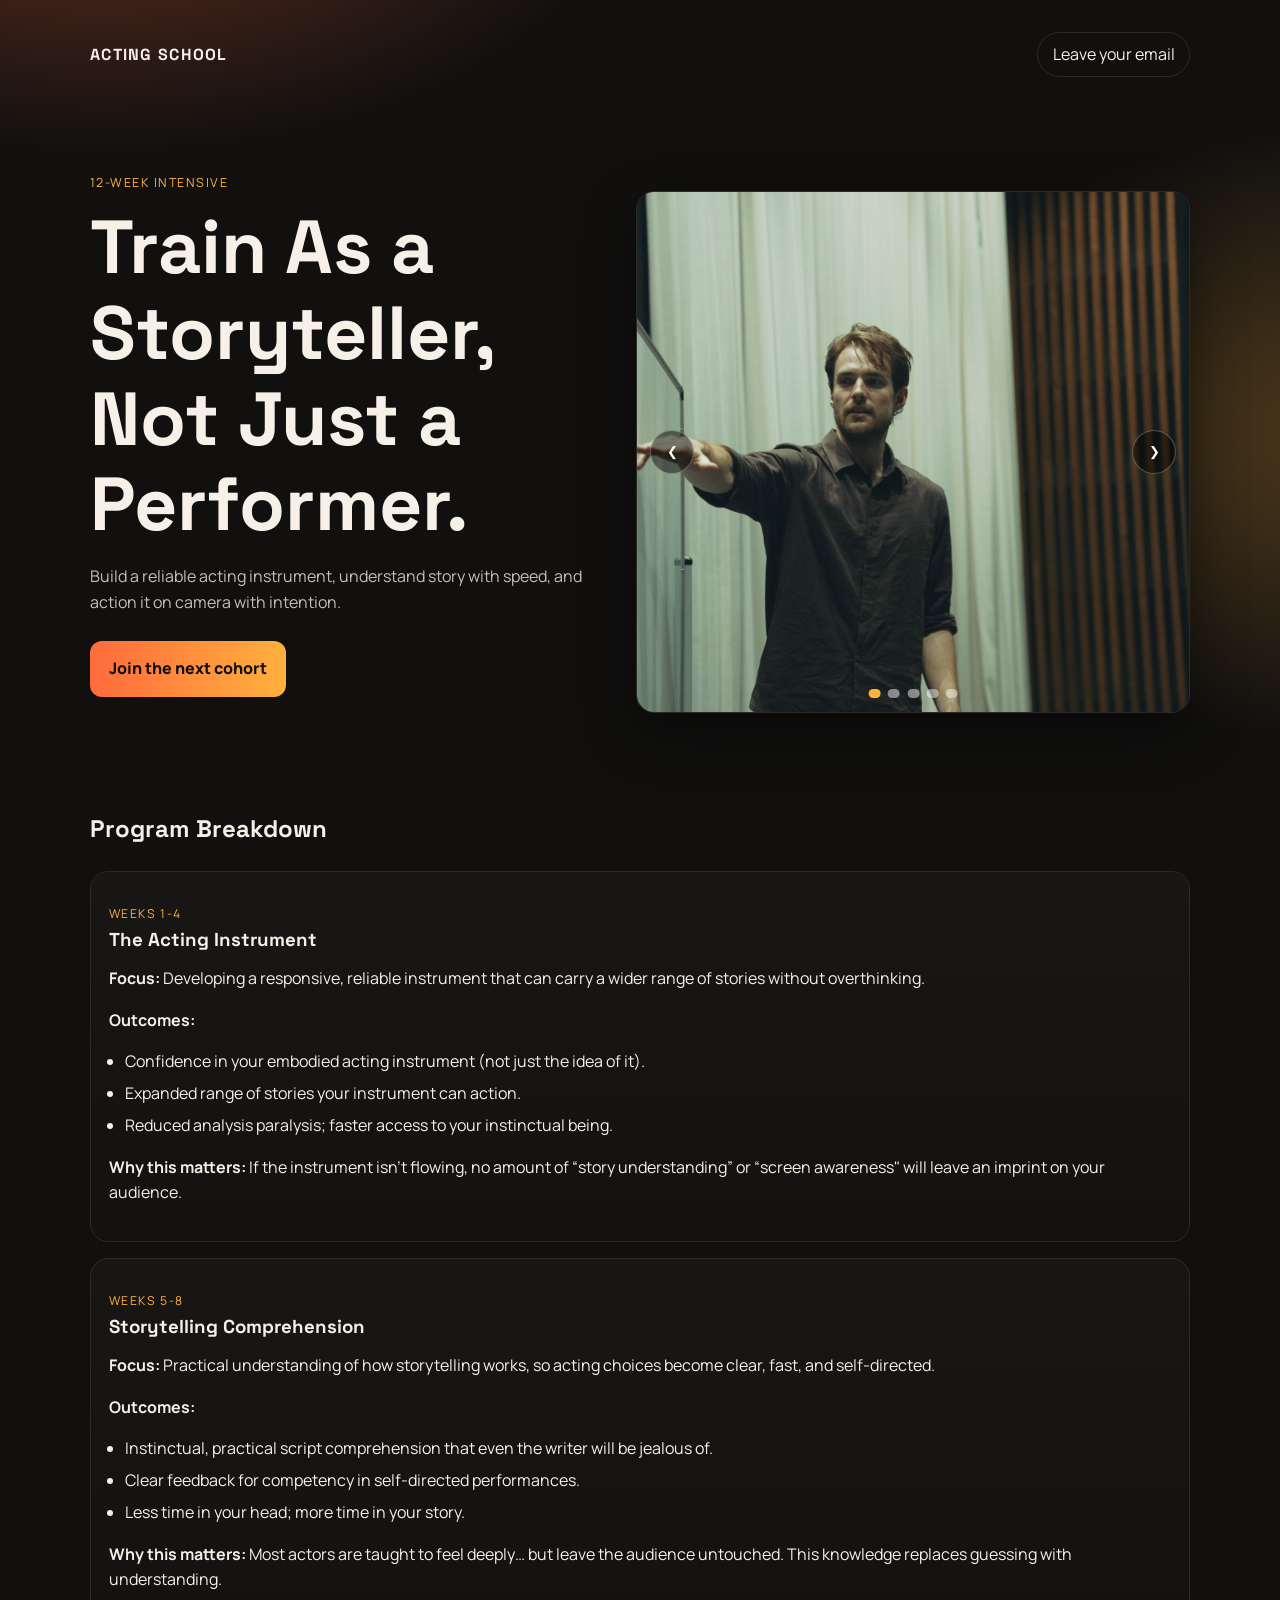
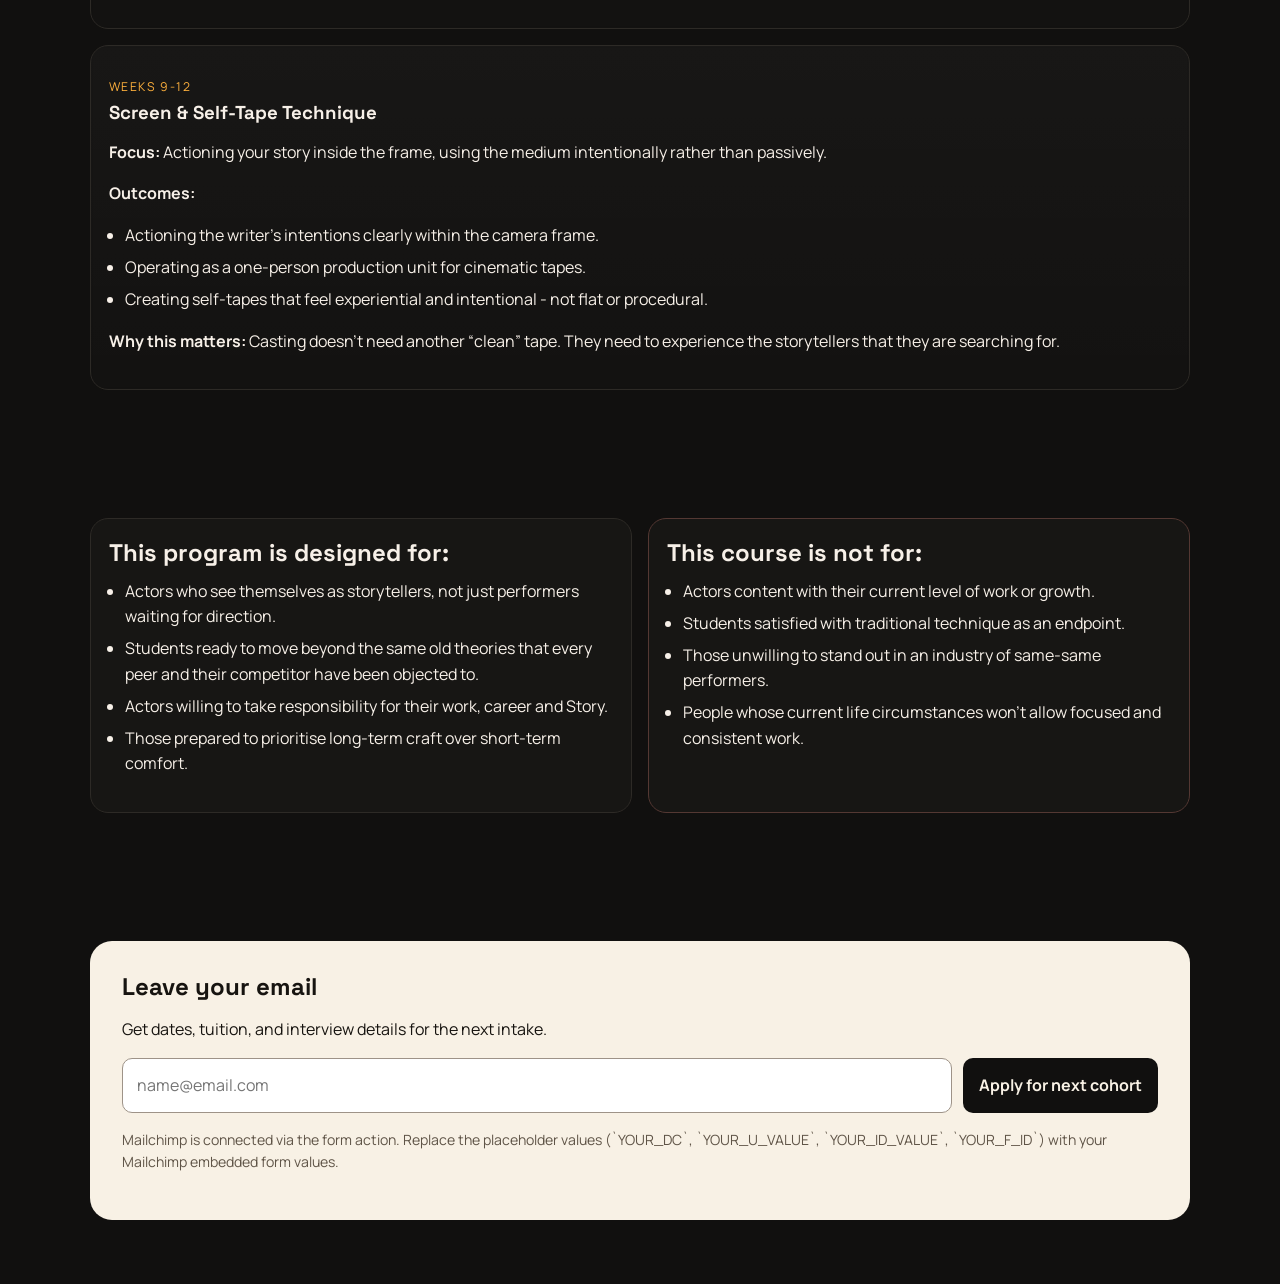
==== index.html @ 52375709 "add og social sharing details" ====
<!doctype html>
<html lang="en">
  <head>
    <meta charset="UTF-8" />
    <meta name="viewport" content="width=device-width, initial-scale=1.0" />
    <title>Acting School | 12-Week Storytelling Program</title>
    <meta
      name="description"
      content="12-week acting intensive: build your acting instrument, master storytelling comprehension, and perform with intentional screen technique."
    />
    <meta property="og:type" content="website" />
    <meta
      property="og:title"
      content="Acting School | 12-Week Storytelling Program"
    />
    <meta
      property="og:description"
      content="Train as a storyteller, not just a performer. Join the next 12-week cohort."
    />
    <meta
      property="og:image"
      content="https://drzhbe.github.io/acting-school/images/acting-1.jpg"
    />
    <meta
      property="og:image:alt"
      content="Acting class moment from the 12-week intensive program."
    />
    <meta property="og:url" content="https://drzhbe.github.io/acting-school/" />
    <meta name="twitter:card" content="summary_large_image" />
    <meta
      name="twitter:title"
      content="Acting School | 12-Week Storytelling Program"
    />
    <meta
      name="twitter:description"
      content="Build your acting instrument, story comprehension, and screen craft in 12 weeks."
    />
    <meta
      name="twitter:image"
      content="https://drzhbe.github.io/acting-school/images/acting-1.jpg"
    />
    <link rel="preconnect" href="https://fonts.googleapis.com" />
    <link rel="preconnect" href="https://fonts.gstatic.com" crossorigin />
    <link
      href="https://fonts.googleapis.com/css2?family=Manrope:wght@400;500;700;800&family=Space+Grotesk:wght@500;700&display=swap"
      rel="stylesheet"
    />
    <link rel="stylesheet" href="styles.css" />
  </head>
  <body>
    <div class="grain"></div>

    <header class="hero section">
      <nav class="nav">
        <div class="brand">ACTING SCHOOL</div>
        <a class="nav-link" href="#apply">Leave your email</a>
      </nav>

      <div class="hero-layout">
        <div class="hero-content">
          <p class="eyebrow">12-Week Intensive</p>
          <h1>Train As a Storyteller, Not Just a Performer.</h1>
          <p class="hero-copy">
            Build a reliable acting instrument, understand story with speed, and
            action it on camera with intention.
          </p>
          <a class="cta" href="#apply">Join the next cohort</a>
        </div>
        <div class="hero-media">
          <div class="carousel" data-carousel>
            <div class="carousel-track" data-track>
              <figure class="slide is-active">
                <img
                  src="images/acting-1.jpg"
                  alt="Actor in class listening and reflecting on stage."
                />
              </figure>
              <figure class="slide">
                <img
                  src="images/acting-2.jpg"
                  alt="Instructor and student in an exercise during acting class."
                />
              </figure>
              <figure class="slide">
                <img
                  src="images/acting-3.jpg"
                  alt="Instructor explaining storytelling principles by a whiteboard."
                />
              </figure>
              <figure class="slide">
                <img
                  src="images/acting-4.jpg"
                  alt="Student performing in class with confidence."
                />
              </figure>
              <figure class="slide">
                <img
                  src="images/acting-5.jpg"
                  alt="Instructor coaching students in an acting session."
                />
              </figure>
            </div>

            <button
              class="carousel-btn prev"
              type="button"
              data-prev
              aria-label="Previous image"
            >
              &#10094;
            </button>
            <button
              class="carousel-btn next"
              type="button"
              data-next
              aria-label="Next image"
            >
              &#10095;
            </button>

            <div class="carousel-dots" data-dots>
              <button
                class="dot is-active"
                type="button"
                aria-label="Go to image 1"
              ></button>
              <button
                class="dot"
                type="button"
                aria-label="Go to image 2"
              ></button>
              <button
                class="dot"
                type="button"
                aria-label="Go to image 3"
              ></button>
              <button
                class="dot"
                type="button"
                aria-label="Go to image 4"
              ></button>
              <button
                class="dot"
                type="button"
                aria-label="Go to image 5"
              ></button>
            </div>
          </div>
        </div>
      </div>
    </header>

    <main>
      <section class="section curriculum" id="curriculum">
        <h2>Program Breakdown</h2>

        <article class="card">
          <p class="phase">Weeks 1-4</p>
          <h3>The Acting Instrument</h3>
          <p>
            <strong>Focus:</strong> Developing a responsive, reliable instrument
            that can carry a wider range of stories without overthinking.
          </p>
          <p><strong>Outcomes:</strong></p>
          <ul>
            <li>
              Confidence in your embodied acting instrument (not just the idea
              of it).
            </li>
            <li>Expanded range of stories your instrument can action.</li>
            <li>
              Reduced analysis paralysis; faster access to your instinctual
              being.
            </li>
          </ul>
          <p>
            <strong>Why this matters:</strong> If the instrument isn’t flowing,
            no amount of “story understanding” or “screen awareness" will leave
            an imprint on your audience.
          </p>
        </article>

        <article class="card">
          <p class="phase">Weeks 5-8</p>
          <h3>Storytelling Comprehension</h3>
          <p>
            <strong>Focus:</strong> Practical understanding of how storytelling
            works, so acting choices become clear, fast, and self-directed.
          </p>
          <p><strong>Outcomes:</strong></p>
          <ul>
            <li>
              Instinctual, practical script comprehension that even the writer
              will be jealous of.
            </li>
            <li>
              Clear feedback for competency in self-directed performances.
            </li>
            <li>Less time in your head; more time in your story.</li>
          </ul>
          <p>
            <strong>Why this matters:</strong> Most actors are taught to feel
            deeply… but leave the audience untouched. This knowledge replaces
            guessing with understanding.
          </p>
        </article>

        <article class="card">
          <p class="phase">Weeks 9-12</p>
          <h3>Screen &amp; Self-Tape Technique</h3>
          <p>
            <strong>Focus:</strong> Actioning your story inside the frame, using
            the medium intentionally rather than passively.
          </p>
          <p><strong>Outcomes:</strong></p>
          <ul>
            <li>
              Actioning the writer's intentions clearly within the camera frame.
            </li>
            <li>
              Operating as a one-person production unit for cinematic tapes.
            </li>
            <li>
              Creating self-tapes that feel experiential and intentional - not
              flat or procedural.
            </li>
          </ul>
          <p>
            <strong>Why this matters:</strong> Casting doesn’t need another
            “clean” tape. They need to experience the storytellers that they are
            searching for.
          </p>
        </article>
      </section>

      <section class="section split">
        <article class="card soft">
          <h2>This program is designed for:</h2>
          <ul>
            <li>
              Actors who see themselves as storytellers, not just performers
              waiting for direction.
            </li>
            <li>
              Students ready to move beyond the same old theories that every
              peer and their competitor have been objected to.
            </li>
            <li>
              Actors willing to take responsibility for their work, career and
              Story.
            </li>
            <li>
              Those prepared to prioritise long-term craft over short-term
              comfort.
            </li>
          </ul>
        </article>

        <article class="card soft no">
          <h2>This course is not for:</h2>
          <ul>
            <li>Actors content with their current level of work or growth.</li>
            <li>
              Students satisfied with traditional technique as an endpoint.
            </li>
            <li>
              Those unwilling to stand out in an industry of same-same
              performers.
            </li>
            <li>
              People whose current life circumstances won’t allow focused and
              consistent work.
            </li>
          </ul>
        </article>
      </section>

      <section class="section apply" id="apply">
        <div class="apply-panel">
          <h2>Leave your email</h2>
          <p>Get dates, tuition, and interview details for the next intake.</p>

          <form
            action="https://YOUR_DC.list-manage.com/subscribe/post?u=YOUR_U_VALUE&amp;id=YOUR_ID_VALUE&amp;f_id=YOUR_F_ID"
            method="post"
            target="_blank"
            novalidate
            class="signup"
          >
            <label for="mce-EMAIL" class="sr-only">Email address</label>
            <input
              type="email"
              name="EMAIL"
              id="mce-EMAIL"
              placeholder="name@email.com"
              required
            />
            <button type="submit">Apply for next cohort</button>

            <div aria-hidden="true" class="hidden-field">
              <input
                type="text"
                name="b_YOUR_U_VALUE_YOUR_ID_VALUE"
                tabindex="-1"
                value=""
              />
            </div>
          </form>

          <p class="mailchimp-note">
            Mailchimp is connected via the form action. Replace the placeholder
            values (`YOUR_DC`, `YOUR_U_VALUE`, `YOUR_ID_VALUE`, `YOUR_F_ID`)
            with your Mailchimp embedded form values.
          </p>
        </div>
      </section>
    </main>
    <script>
      const carousel = document.querySelector("[data-carousel]");
      const track = carousel.querySelector("[data-track]");
      const slides = Array.from(track.children);
      const prevBtn = carousel.querySelector("[data-prev]");
      const nextBtn = carousel.querySelector("[data-next]");
      const dots = Array.from(carousel.querySelector("[data-dots]").children);
      let index = 0;
      let timerId;

      function render(nextIndex) {
        slides[index].classList.remove("is-active");
        dots[index].classList.remove("is-active");
        index = (nextIndex + slides.length) % slides.length;
        slides[index].classList.add("is-active");
        dots[index].classList.add("is-active");
      }

      function startAutoPlay() {
        timerId = setInterval(() => render(index + 1), 4500);
      }

      function restartAutoPlay() {
        clearInterval(timerId);
        startAutoPlay();
      }

      prevBtn.addEventListener("click", () => {
        render(index - 1);
        restartAutoPlay();
      });

      nextBtn.addEventListener("click", () => {
        render(index + 1);
        restartAutoPlay();
      });

      dots.forEach((dot, dotIndex) => {
        dot.addEventListener("click", () => {
          render(dotIndex);
          restartAutoPlay();
        });
      });

      carousel.addEventListener("mouseenter", () => clearInterval(timerId));
      carousel.addEventListener("mouseleave", startAutoPlay);

      startAutoPlay();
    </script>
  </body>
</html>
---- styles.css ----
:root {
  --bg: #11100f;
  --bg-soft: #171614;
  --paper: #f8f1e5;
  --text: #f7f0e8;
  --muted: #c7bfb6;
  --line: #2d2a26;
  --accent: #ff6a3d;
  --accent-2: #ffb13d;
}

* {
  box-sizing: border-box;
}

body {
  margin: 0;
  font-family: "Manrope", sans-serif;
  color: var(--text);
  background:
    radial-gradient(900px 500px at 8% -5%, rgba(255, 106, 61, 0.35), transparent 60%),
    radial-gradient(900px 520px at 110% 15%, rgba(255, 177, 61, 0.28), transparent 60%),
    var(--bg);
  line-height: 1.6;
  min-height: 100vh;
}

.grain {
  position: fixed;
  inset: 0;
  pointer-events: none;
  opacity: 0.13;
  background-image: radial-gradient(#fff 0.4px, transparent 0.4px);
  background-size: 4px 4px;
}

.section {
  width: min(1100px, 92vw);
  margin: 0 auto;
  padding: 4rem 0;
}

.nav {
  display: flex;
  align-items: center;
  justify-content: space-between;
  gap: 1rem;
  padding-top: 2rem;
}

.brand {
  font-family: "Space Grotesk", sans-serif;
  letter-spacing: 0.08em;
  font-weight: 700;
}

.nav-link {
  color: var(--paper);
  text-decoration: none;
  border: 1px solid var(--line);
  padding: 0.55rem 0.9rem;
  border-radius: 100px;
  transition: transform 180ms ease, border-color 180ms ease;
}

.nav-link:hover {
  transform: translateY(-2px);
  border-color: var(--accent);
}

.hero {
  padding-top: 0;
}

.hero-layout {
  display: grid;
  grid-template-columns: minmax(0, 1fr) minmax(0, 1.05fr);
  gap: 1.2rem;
  align-items: end;
}

.hero-content {
  padding: 5.2rem 0 2.2rem;
  animation: reveal 650ms ease both;
}

.hero-media {
  padding-bottom: 1.2rem;
}

.eyebrow {
  text-transform: uppercase;
  letter-spacing: 0.12em;
  color: var(--accent-2);
  font-size: 0.78rem;
}

h1,
h2,
h3 {
  font-family: "Space Grotesk", sans-serif;
  line-height: 1.14;
  margin: 0 0 0.8rem;
}

h1 {
  max-width: 14ch;
  font-size: clamp(2.1rem, 7vw, 4.7rem);
}

.hero-copy {
  max-width: 60ch;
  color: var(--muted);
  margin-bottom: 1.6rem;
}

.cta {
  display: inline-block;
  text-decoration: none;
  color: #13110f;
  background: linear-gradient(92deg, var(--accent), var(--accent-2));
  padding: 0.95rem 1.2rem;
  border-radius: 12px;
  font-weight: 800;
}

.carousel {
  position: relative;
  border: 1px solid var(--line);
  border-radius: 18px;
  overflow: hidden;
  background: #0b0a09;
  box-shadow: 0 20px 55px rgba(0, 0, 0, 0.45);
}

.carousel-track {
  position: relative;
  min-height: 520px;
}

.slide {
  margin: 0;
  position: absolute;
  inset: 0;
  opacity: 0;
  transition: opacity 340ms ease;
}

.slide.is-active {
  opacity: 1;
}

.slide img {
  width: 100%;
  height: 100%;
  display: block;
  object-fit: cover;
}

.carousel-btn {
  position: absolute;
  top: 50%;
  transform: translateY(-50%);
  border: 1px solid rgba(255, 255, 255, 0.28);
  background: rgba(0, 0, 0, 0.46);
  color: #fff;
  width: 44px;
  height: 44px;
  border-radius: 999px;
  cursor: pointer;
  z-index: 2;
}

.carousel-btn.prev {
  left: 0.8rem;
}

.carousel-btn.next {
  right: 0.8rem;
}

.carousel-dots {
  position: absolute;
  left: 50%;
  bottom: 0.9rem;
  transform: translateX(-50%);
  display: flex;
  gap: 0.45rem;
  z-index: 2;
}

.dot {
  width: 9px;
  height: 9px;
  border-radius: 999px;
  border: 0;
  background: rgba(255, 255, 255, 0.48);
  cursor: pointer;
}

.dot.is-active {
  background: var(--accent-2);
}

.curriculum {
  display: grid;
  gap: 1rem;
  padding-top: 1.2rem;
}

.card {
  background: linear-gradient(180deg, rgba(255, 255, 255, 0.03), rgba(255, 255, 255, 0.01));
  border: 1px solid var(--line);
  border-radius: 18px;
  padding: 1.2rem 1.1rem;
  backdrop-filter: blur(1.8px);
}

.phase {
  font-size: 0.76rem;
  text-transform: uppercase;
  letter-spacing: 0.13em;
  color: var(--accent-2);
  margin-bottom: 0.35rem;
}

ul {
  padding-left: 1rem;
  margin-top: 0.4rem;
}

li {
  margin-bottom: 0.4rem;
}

.split {
  display: grid;
  grid-template-columns: repeat(2, minmax(0, 1fr));
  gap: 1rem;
}

.soft {
  background: var(--bg-soft);
}

.no {
  border-color: #543833;
}

.apply-panel {
  background: var(--paper);
  color: #171410;
  border-radius: 22px;
  padding: clamp(1.1rem, 4vw, 2rem);
}

.signup {
  display: flex;
  gap: 0.7rem;
  flex-wrap: wrap;
}

.signup input[type="email"] {
  flex: 1 1 220px;
  border: 1px solid #9e9388;
  border-radius: 10px;
  padding: 0.85rem 0.9rem;
  font: inherit;
}

.signup button {
  border: 0;
  border-radius: 10px;
  padding: 0.87rem 1rem;
  font: inherit;
  font-weight: 700;
  background: #11100f;
  color: var(--paper);
  cursor: pointer;
}

.hidden-field {
  position: absolute;
  left: -5000px;
}

.mailchimp-note {
  font-size: 0.88rem;
  color: #5f5447;
  margin-top: 1rem;
}

.sr-only {
  position: absolute;
  width: 1px;
  height: 1px;
  padding: 0;
  margin: -1px;
  overflow: hidden;
  clip: rect(0, 0, 0, 0);
  white-space: nowrap;
  border: 0;
}

@keyframes reveal {
  from {
    opacity: 0;
    transform: translateY(12px);
  }
  to {
    opacity: 1;
    transform: translateY(0);
  }
}

@media (max-width: 830px) {
  .hero-layout {
    grid-template-columns: 1fr;
  }

  .hero-content {
    padding: 4rem 0 1rem;
  }

  .carousel-track {
    min-height: 320px;
  }

  .hero-media {
    padding-bottom: 0;
  }

  .carousel-btn {
    width: 38px;
    height: 38px;
  }

  .split {
    grid-template-columns: 1fr;
  }

  .section {
    padding: 3.1rem 0;
  }
}
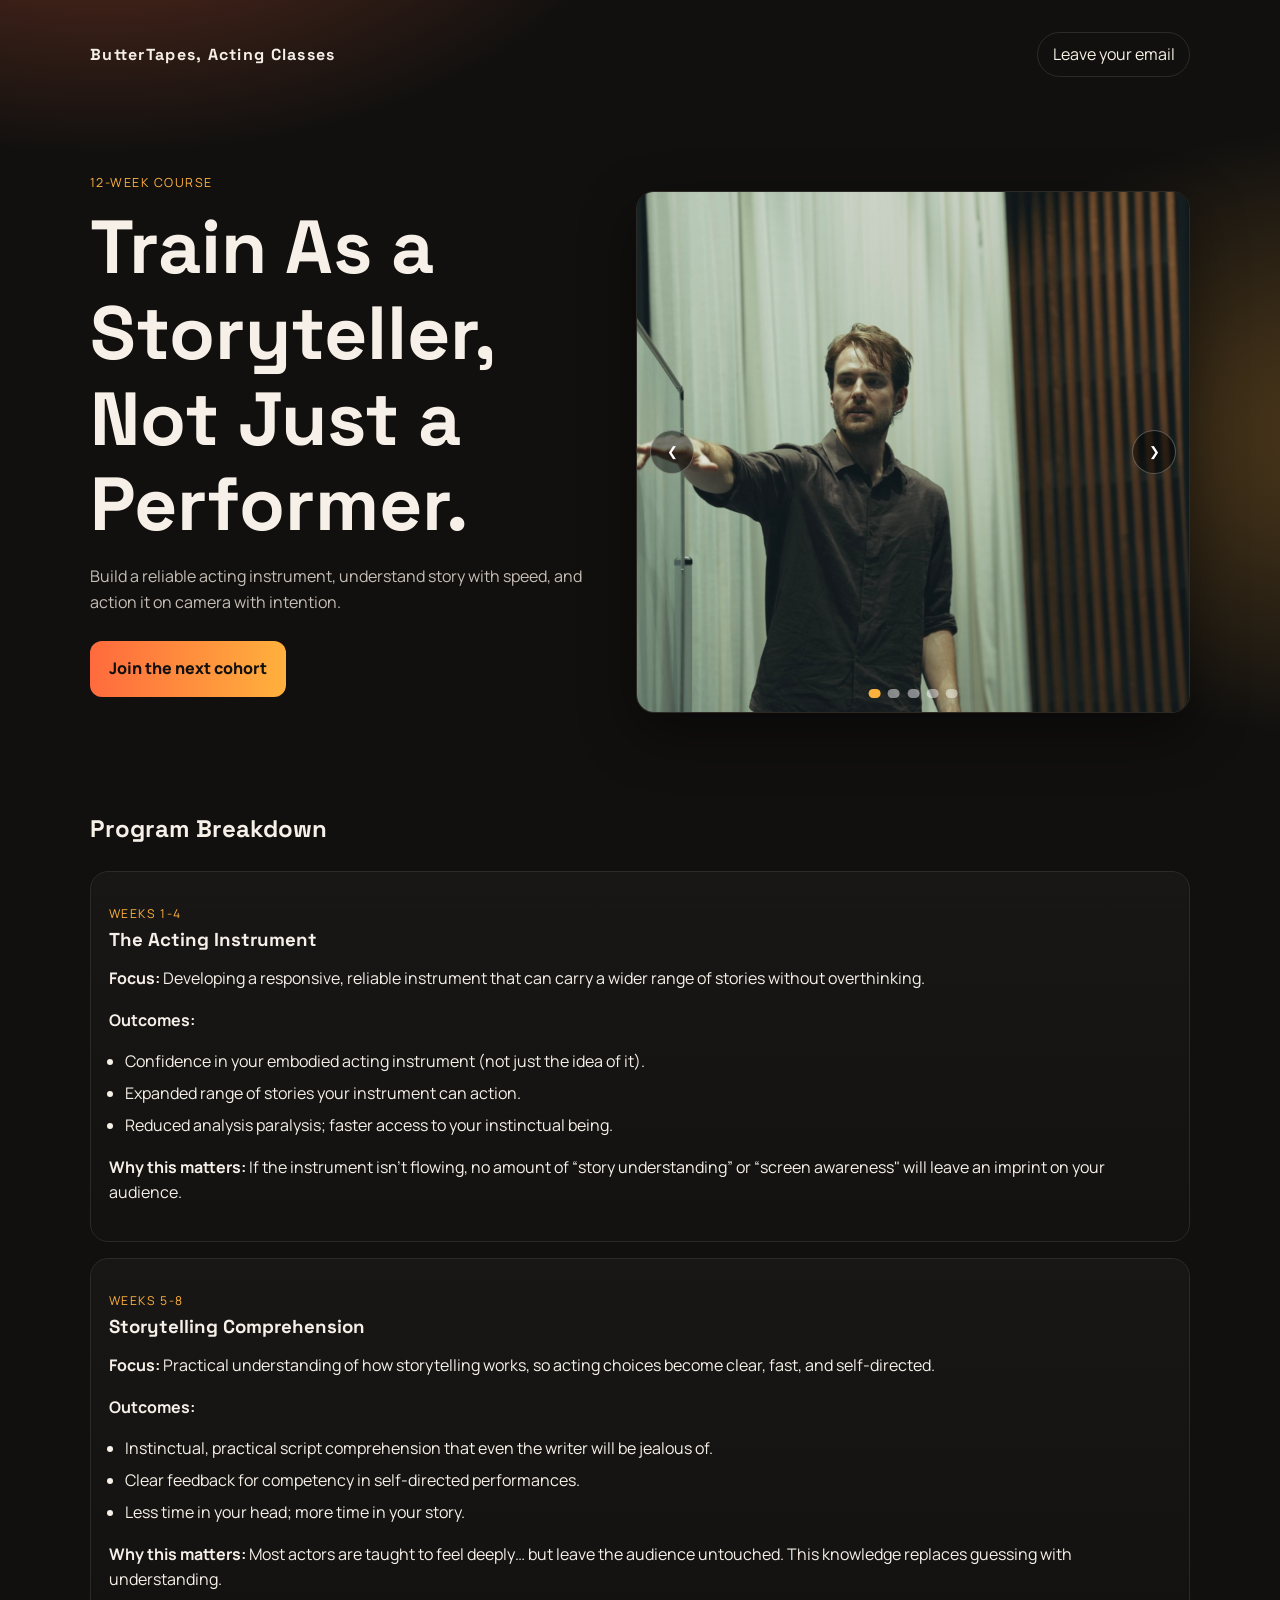
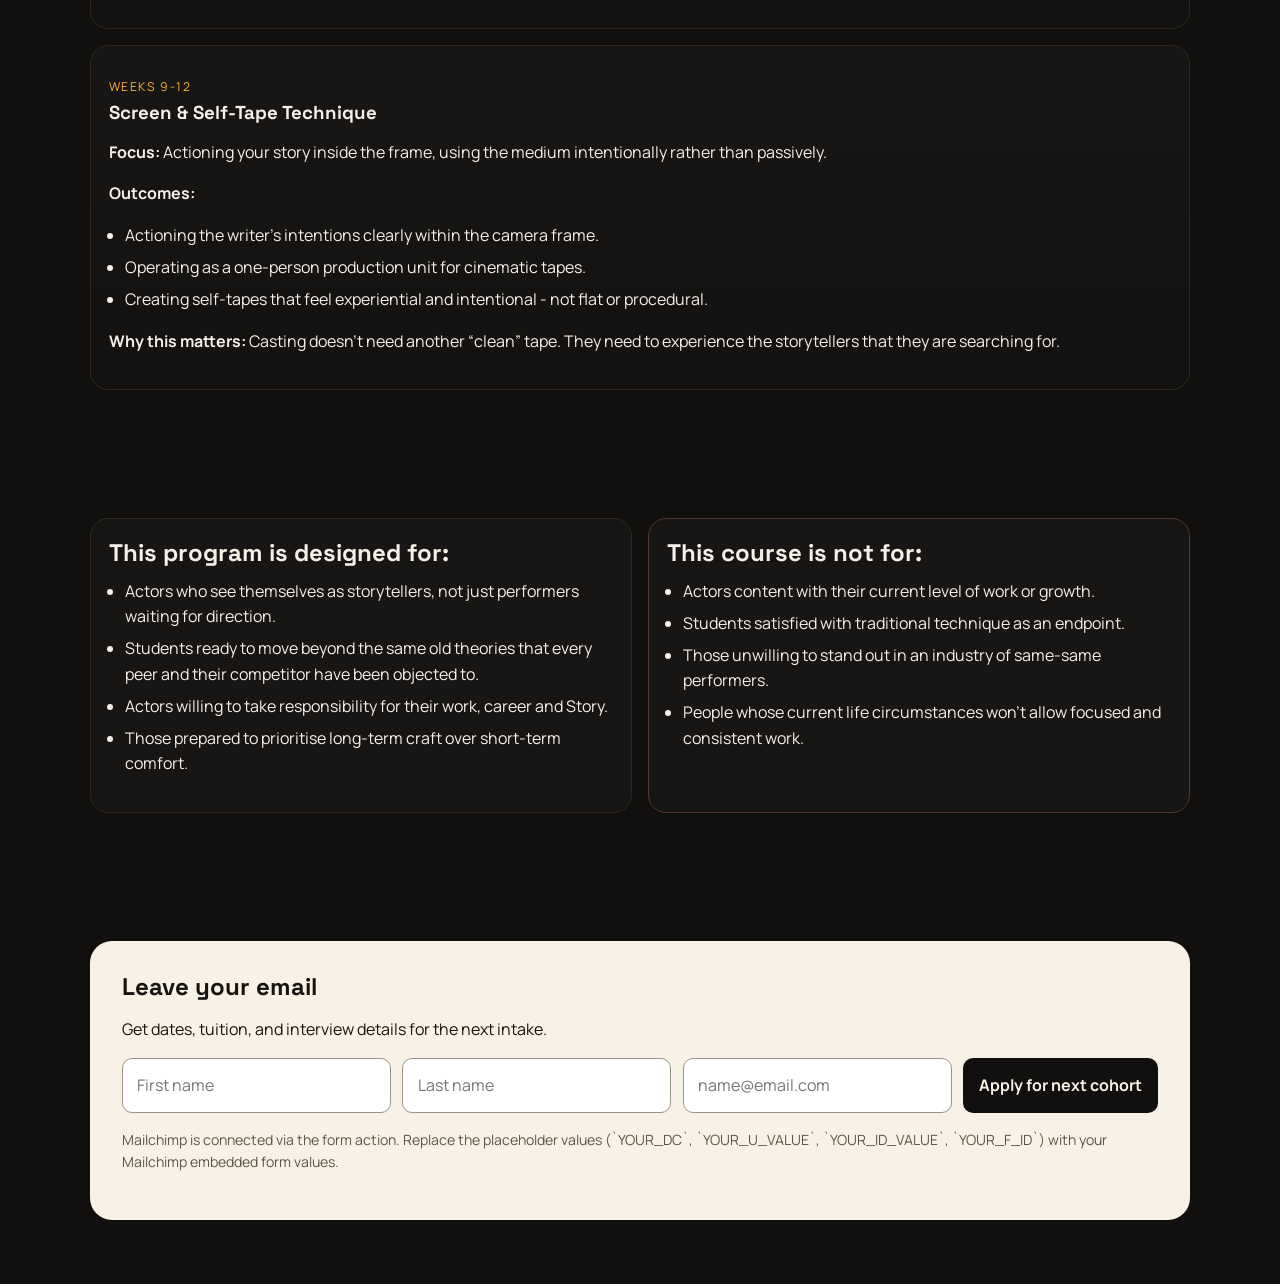
==== commit 2c1b3c76: "add mailchimp values" ====
--- a/index.html
+++ b/index.html
@@ -3,15 +3,15 @@
   <head>
     <meta charset="UTF-8" />
     <meta name="viewport" content="width=device-width, initial-scale=1.0" />
-    <title>Acting School | 12-Week Storytelling Program</title>
+    <title>ButterTapes, Acting Classes | 12-Week Storytelling Program</title>
     <meta
       name="description"
-      content="12-week acting intensive: build your acting instrument, master storytelling comprehension, and perform with intentional screen technique."
+      content="12-week acting course: build your acting instrument, master storytelling comprehension, and perform with intentional screen technique."
     />
     <meta property="og:type" content="website" />
     <meta
       property="og:title"
-      content="Acting School | 12-Week Storytelling Program"
+      content="ButterTapes, Acting Classes | 12-Week Storytelling Program"
     />
     <meta
       property="og:description"
@@ -22,14 +22,24 @@
       content="https://drzhbe.github.io/acting-school/images/acting-1.jpg"
     />
     <meta
+      property="og:image:secure_url"
+      content="https://drzhbe.github.io/acting-school/images/acting-1.jpg"
+    />
+    <meta property="og:image:type" content="image/jpeg" />
+    <meta property="og:image:width" content="2048" />
+    <meta property="og:image:height" content="1365" />
+    <meta
       property="og:image:alt"
       content="Acting class moment from the 12-week intensive program."
     />
+    <meta property="og:site_name" content="ButterTapes, Acting Classes" />
+    <meta property="og:locale" content="en_US" />
     <meta property="og:url" content="https://drzhbe.github.io/acting-school/" />
+    <link rel="canonical" href="https://drzhbe.github.io/acting-school/" />
     <meta name="twitter:card" content="summary_large_image" />
     <meta
       name="twitter:title"
-      content="Acting School | 12-Week Storytelling Program"
+      content="ButterTapes, Acting Classes | 12-Week Storytelling Program"
     />
     <meta
       name="twitter:description"
@@ -52,13 +62,13 @@
 
     <header class="hero section">
       <nav class="nav">
-        <div class="brand">ACTING SCHOOL</div>
+        <div class="brand">ButterTapes, Acting Classes</div>
         <a class="nav-link" href="#apply">Leave your email</a>
       </nav>
 
       <div class="hero-layout">
         <div class="hero-content">
-          <p class="eyebrow">12-Week Intensive</p>
+          <p class="eyebrow">12-Week Course</p>
           <h1>Train As a Storyteller, Not Just a Performer.</h1>
           <p class="hero-copy">
             Build a reliable acting instrument, understand story with speed, and
@@ -281,18 +291,37 @@
           <p>Get dates, tuition, and interview details for the next intake.</p>
 
           <form
-            action="https://YOUR_DC.list-manage.com/subscribe/post?u=YOUR_U_VALUE&amp;id=YOUR_ID_VALUE&amp;f_id=YOUR_F_ID"
+            action="https://gmail.us17.list-manage.com/subscribe/post?u=88b4e7c02ff0077bbbdbefb63&amp;id=fa410035be&amp;f_id=00ecbbe0f0"
             method="post"
             target="_blank"
             novalidate
             class="signup"
           >
+            <label for="mce-FNAME" class="sr-only">First name</label>
+            <input
+              type="text"
+              name="FNAME"
+              id="mce-FNAME"
+              placeholder="First name"
+              autocomplete="given-name"
+            />
+
+            <label for="mce-LNAME" class="sr-only">Last name</label>
+            <input
+              type="text"
+              name="LNAME"
+              id="mce-LNAME"
+              placeholder="Last name"
+              autocomplete="family-name"
+            />
+
             <label for="mce-EMAIL" class="sr-only">Email address</label>
             <input
               type="email"
               name="EMAIL"
               id="mce-EMAIL"
               placeholder="name@email.com"
+              autocomplete="email"
               required
             />
             <button type="submit">Apply for next cohort</button>
@@ -300,7 +329,7 @@
             <div aria-hidden="true" class="hidden-field">
               <input
                 type="text"
-                name="b_YOUR_U_VALUE_YOUR_ID_VALUE"
+                name="b_88b4e7c02ff0077bbbdbefb63_fa410035be"
                 tabindex="-1"
                 value=""
               />
--- a/styles.css
+++ b/styles.css
@@ -260,6 +260,7 @@
   flex-wrap: wrap;
 }
 
+.signup input[type="text"],
 .signup input[type="email"] {
   flex: 1 1 220px;
   border: 1px solid #9e9388;
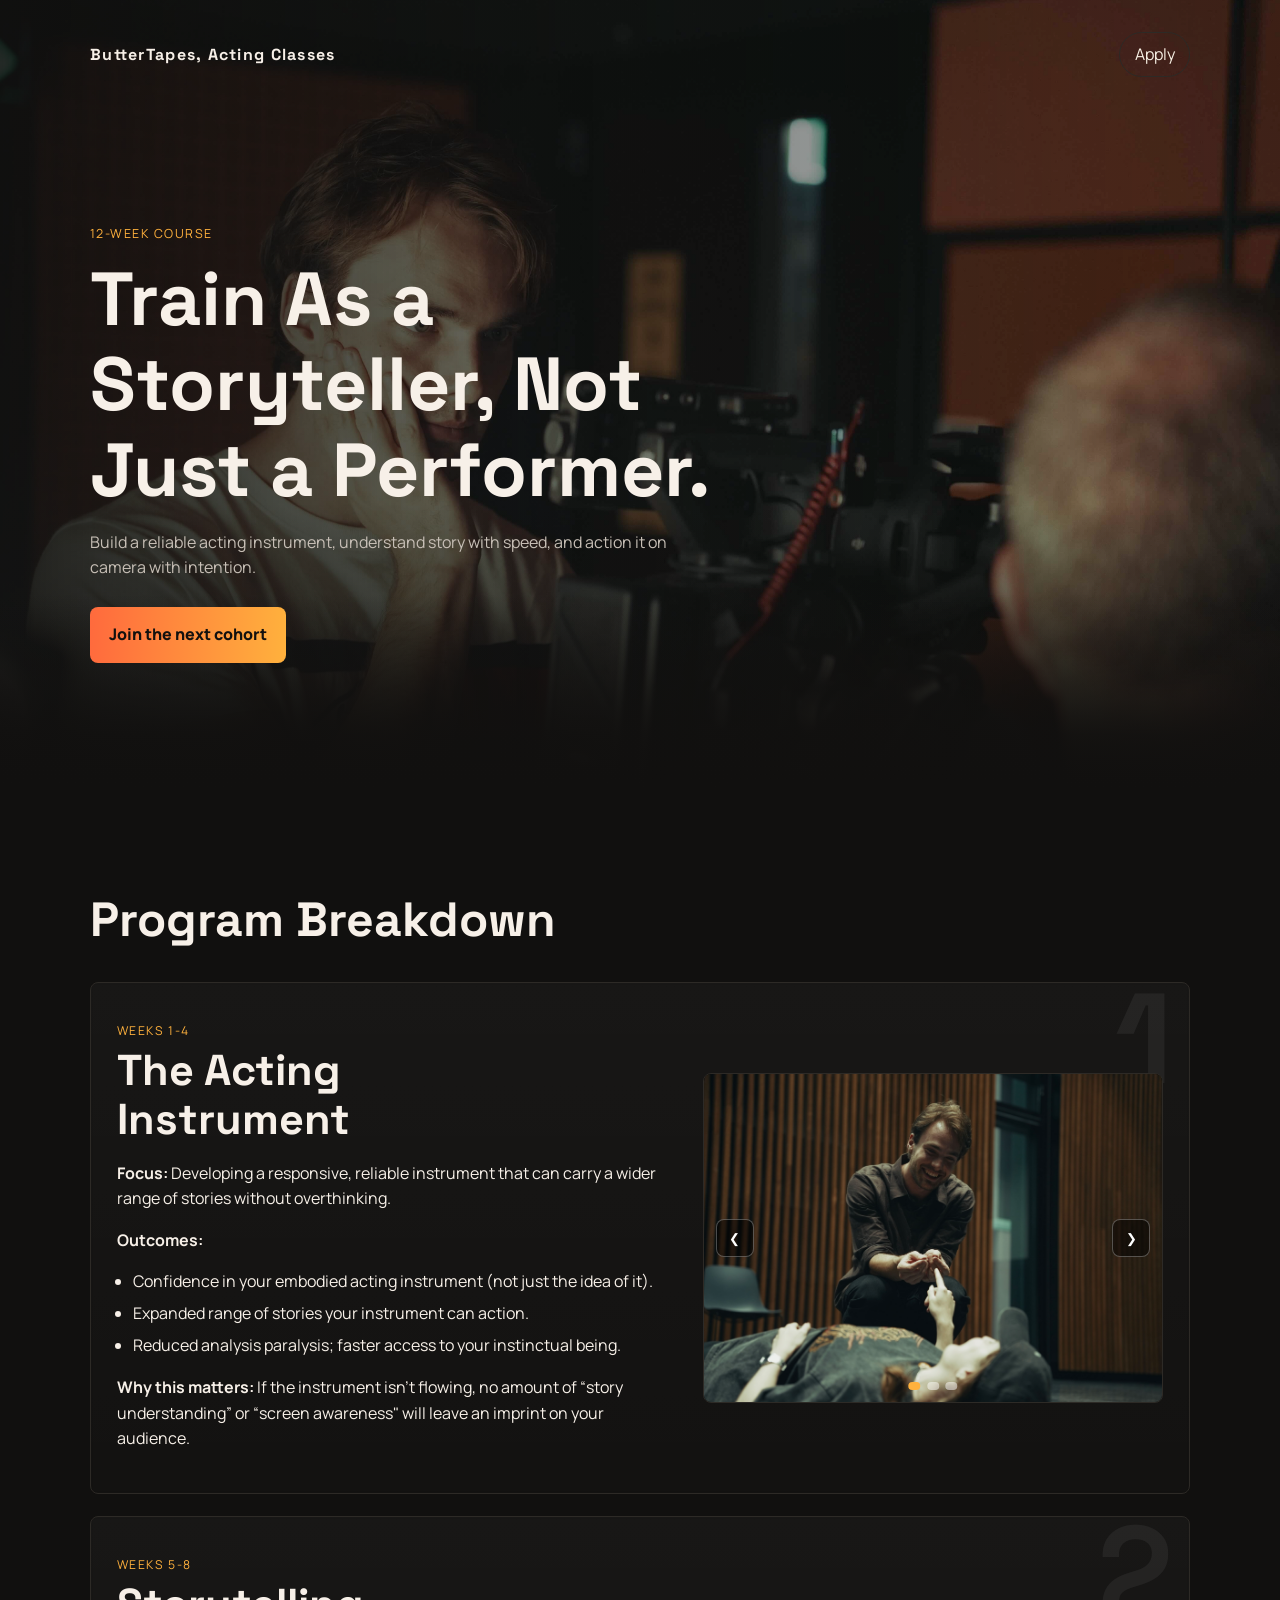
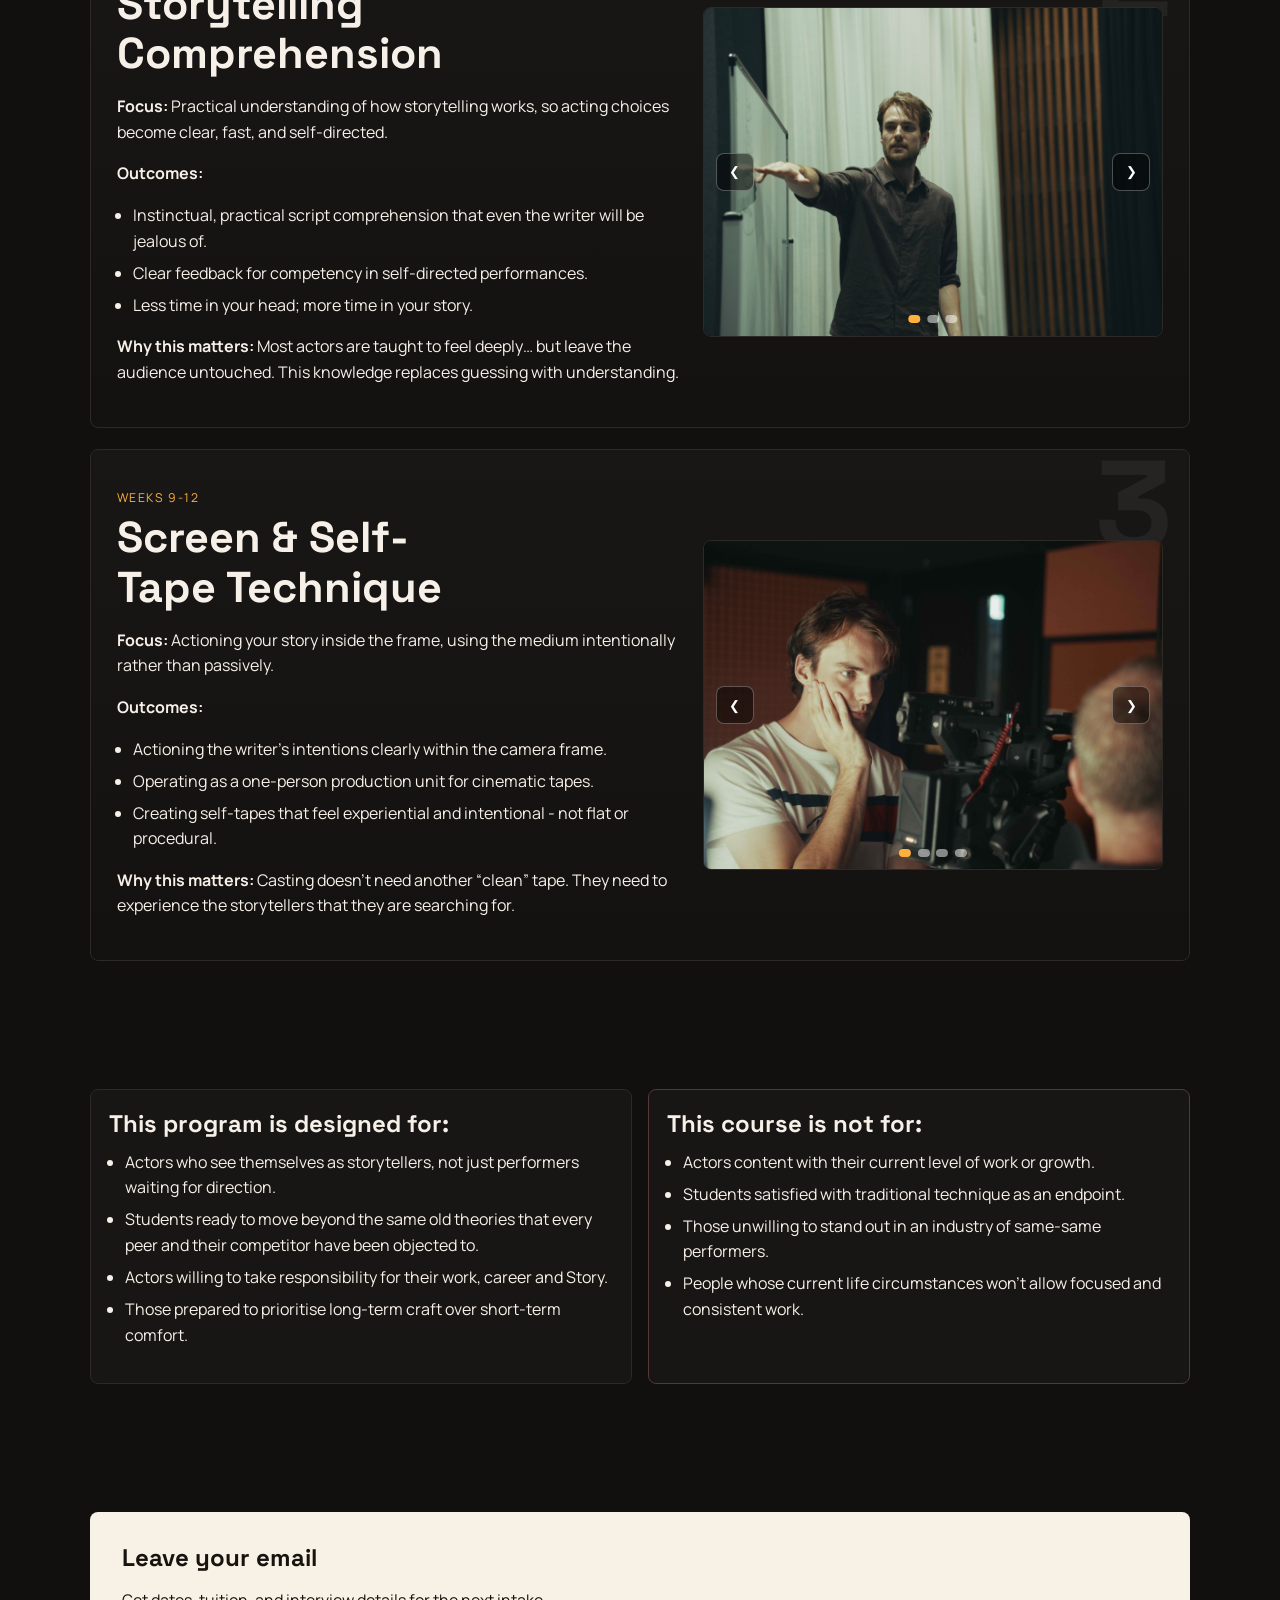
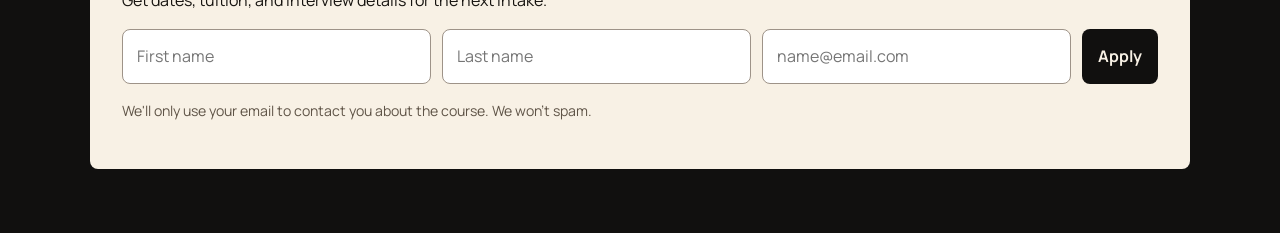
==== commit 992b96ab: "add hero video" ====
--- a/index.html
+++ b/index.html
@@ -60,186 +60,316 @@
   <body>
     <div class="grain"></div>
 
-    <header class="hero section">
-      <nav class="nav">
-        <div class="brand">ButterTapes, Acting Classes</div>
-        <a class="nav-link" href="#apply">Leave your email</a>
-      </nav>
-
-      <div class="hero-layout">
-        <div class="hero-content">
-          <p class="eyebrow">12-Week Course</p>
-          <h1>Train As a Storyteller, Not Just a Performer.</h1>
-          <p class="hero-copy">
-            Build a reliable acting instrument, understand story with speed, and
-            action it on camera with intention.
-          </p>
-          <a class="cta" href="#apply">Join the next cohort</a>
+    <header class="hero">
+      <video
+        class="hero-video"
+        autoplay
+        muted
+        loop
+        playsinline
+        poster="images/screen-1.jpeg"
+      >
+        <source src="video/buttertapes-screen-class.mp4" type="video/mp4" />
+      </video>
+      <div class="hero-overlay"></div>
+
+      <div class="hero-inner section">
+        <nav class="nav">
+          <div class="brand">ButterTapes, Acting Classes</div>
+          <a class="nav-link" href="#apply">Apply</a>
+        </nav>
+
+        <div class="hero-layout">
+          <div class="hero-content">
+            <p class="eyebrow">12-Week Course</p>
+            <h1>Train As a Storyteller, Not Just a Performer.</h1>
+            <p class="hero-copy">
+              Build a reliable acting instrument, understand story with speed,
+              and action it on camera with intention.
+            </p>
+            <a class="cta" href="#apply">Join the next cohort</a>
+          </div>
         </div>
-        <div class="hero-media">
-          <div class="carousel" data-carousel>
-            <div class="carousel-track" data-track>
-              <figure class="slide is-active">
+      </div>
+    </header>
+
+    <main>
+      <section class="section curriculum" id="curriculum">
+        <h2>Program Breakdown</h2>
+
+        <article class="card module">
+          <div class="module-number" aria-hidden="true">1</div>
+          <div class="module-copy">
+            <p class="phase">Weeks 1-4</p>
+            <h3>The Acting Instrument</h3>
+            <p>
+              <strong>Focus:</strong> Developing a responsive, reliable
+              instrument that can carry a wider range of stories without
+              overthinking.
+            </p>
+            <p><strong>Outcomes:</strong></p>
+            <ul>
+              <li>
+                Confidence in your embodied acting instrument (not just the idea
+                of it).
+              </li>
+              <li>Expanded range of stories your instrument can action.</li>
+              <li>
+                Reduced analysis paralysis; faster access to your instinctual
+                being.
+              </li>
+            </ul>
+            <p>
+              <strong>Why this matters:</strong> If the instrument isn’t
+              flowing, no amount of “story understanding” or “screen awareness"
+              will leave an imprint on your audience.
+            </p>
+          </div>
+          <div
+            class="module-carousel"
+            data-module-carousel
+            aria-label="Acting instrument class images"
+          >
+            <div class="module-track" data-module-track>
+              <figure class="module-slide is-active">
                 <img
                   src="images/acting-1.jpg"
-                  alt="Actor in class listening and reflecting on stage."
-                />
-              </figure>
-              <figure class="slide">
+                  alt="Actor listening during class."
+                />
+              </figure>
+              <figure class="module-slide">
                 <img
                   src="images/acting-2.jpg"
-                  alt="Instructor and student in an exercise during acting class."
-                />
-              </figure>
-              <figure class="slide">
+                  alt="Actor working through a scene exercise."
+                />
+              </figure>
+              <figure class="module-slide">
                 <img
                   src="images/acting-3.jpg"
-                  alt="Instructor explaining storytelling principles by a whiteboard."
-                />
-              </figure>
-              <figure class="slide">
-                <img
-                  src="images/acting-4.jpg"
-                  alt="Student performing in class with confidence."
-                />
-              </figure>
-              <figure class="slide">
-                <img
-                  src="images/acting-5.jpg"
-                  alt="Instructor coaching students in an acting session."
-                />
-              </figure>
-            </div>
-
+                  alt="Acting class instruction moment."
+                />
+              </figure>
+            </div>
             <button
-              class="carousel-btn prev"
+              class="module-carousel-btn prev"
               type="button"
-              data-prev
-              aria-label="Previous image"
+              data-module-prev
+              aria-label="Previous acting instrument image"
             >
               &#10094;
             </button>
             <button
-              class="carousel-btn next"
+              class="module-carousel-btn next"
               type="button"
-              data-next
-              aria-label="Next image"
+              data-module-next
+              aria-label="Next acting instrument image"
             >
               &#10095;
             </button>
-
-            <div class="carousel-dots" data-dots>
-              <button
-                class="dot is-active"
-                type="button"
-                aria-label="Go to image 1"
-              ></button>
-              <button
-                class="dot"
-                type="button"
-                aria-label="Go to image 2"
-              ></button>
-              <button
-                class="dot"
-                type="button"
-                aria-label="Go to image 3"
-              ></button>
-              <button
-                class="dot"
-                type="button"
-                aria-label="Go to image 4"
-              ></button>
-              <button
-                class="dot"
-                type="button"
-                aria-label="Go to image 5"
-              ></button>
-            </div>
-          </div>
-        </div>
-      </div>
-    </header>
-
-    <main>
-      <section class="section curriculum" id="curriculum">
-        <h2>Program Breakdown</h2>
-
-        <article class="card">
-          <p class="phase">Weeks 1-4</p>
-          <h3>The Acting Instrument</h3>
-          <p>
-            <strong>Focus:</strong> Developing a responsive, reliable instrument
-            that can carry a wider range of stories without overthinking.
-          </p>
-          <p><strong>Outcomes:</strong></p>
-          <ul>
-            <li>
-              Confidence in your embodied acting instrument (not just the idea
-              of it).
-            </li>
-            <li>Expanded range of stories your instrument can action.</li>
-            <li>
-              Reduced analysis paralysis; faster access to your instinctual
-              being.
-            </li>
-          </ul>
-          <p>
-            <strong>Why this matters:</strong> If the instrument isn’t flowing,
-            no amount of “story understanding” or “screen awareness" will leave
-            an imprint on your audience.
-          </p>
+            <div class="module-dots" data-module-dots>
+              <button
+                class="module-dot is-active"
+                type="button"
+                aria-label="Go to acting instrument image 1"
+              ></button>
+              <button
+                class="module-dot"
+                type="button"
+                aria-label="Go to acting instrument image 2"
+              ></button>
+              <button
+                class="module-dot"
+                type="button"
+                aria-label="Go to acting instrument image 3"
+              ></button>
+            </div>
+          </div>
         </article>
 
-        <article class="card">
-          <p class="phase">Weeks 5-8</p>
-          <h3>Storytelling Comprehension</h3>
-          <p>
-            <strong>Focus:</strong> Practical understanding of how storytelling
-            works, so acting choices become clear, fast, and self-directed.
-          </p>
-          <p><strong>Outcomes:</strong></p>
-          <ul>
-            <li>
-              Instinctual, practical script comprehension that even the writer
-              will be jealous of.
-            </li>
-            <li>
-              Clear feedback for competency in self-directed performances.
-            </li>
-            <li>Less time in your head; more time in your story.</li>
-          </ul>
-          <p>
-            <strong>Why this matters:</strong> Most actors are taught to feel
-            deeply… but leave the audience untouched. This knowledge replaces
-            guessing with understanding.
-          </p>
+        <article class="card module">
+          <div class="module-number" aria-hidden="true">2</div>
+          <div class="module-copy">
+            <p class="phase">Weeks 5-8</p>
+            <h3>Storytelling Comprehension</h3>
+            <p>
+              <strong>Focus:</strong> Practical understanding of how
+              storytelling works, so acting choices become clear, fast, and
+              self-directed.
+            </p>
+            <p><strong>Outcomes:</strong></p>
+            <ul>
+              <li>
+                Instinctual, practical script comprehension that even the writer
+                will be jealous of.
+              </li>
+              <li>
+                Clear feedback for competency in self-directed performances.
+              </li>
+              <li>Less time in your head; more time in your story.</li>
+            </ul>
+            <p>
+              <strong>Why this matters:</strong> Most actors are taught to feel
+              deeply… but leave the audience untouched. This knowledge replaces
+              guessing with understanding.
+            </p>
+          </div>
+          <div
+            class="module-carousel"
+            data-module-carousel
+            aria-label="Storytelling comprehension class images"
+          >
+            <div class="module-track" data-module-track>
+              <figure class="module-slide is-active">
+                <img
+                  src="images/story-1.jpg"
+                  alt="Storytelling class discussion."
+                />
+              </figure>
+              <figure class="module-slide">
+                <img
+                  src="images/story-2.jpg"
+                  alt="Script comprehension exercise."
+                />
+              </figure>
+              <figure class="module-slide">
+                <img
+                  src="images/story-3.jpg"
+                  alt="Actor exploring story choices."
+                />
+              </figure>
+            </div>
+            <button
+              class="module-carousel-btn prev"
+              type="button"
+              data-module-prev
+              aria-label="Previous storytelling image"
+            >
+              &#10094;
+            </button>
+            <button
+              class="module-carousel-btn next"
+              type="button"
+              data-module-next
+              aria-label="Next storytelling image"
+            >
+              &#10095;
+            </button>
+            <div class="module-dots" data-module-dots>
+              <button
+                class="module-dot is-active"
+                type="button"
+                aria-label="Go to storytelling image 1"
+              ></button>
+              <button
+                class="module-dot"
+                type="button"
+                aria-label="Go to storytelling image 2"
+              ></button>
+              <button
+                class="module-dot"
+                type="button"
+                aria-label="Go to storytelling image 3"
+              ></button>
+            </div>
+          </div>
         </article>
 
-        <article class="card">
-          <p class="phase">Weeks 9-12</p>
-          <h3>Screen &amp; Self-Tape Technique</h3>
-          <p>
-            <strong>Focus:</strong> Actioning your story inside the frame, using
-            the medium intentionally rather than passively.
-          </p>
-          <p><strong>Outcomes:</strong></p>
-          <ul>
-            <li>
-              Actioning the writer's intentions clearly within the camera frame.
-            </li>
-            <li>
-              Operating as a one-person production unit for cinematic tapes.
-            </li>
-            <li>
-              Creating self-tapes that feel experiential and intentional - not
-              flat or procedural.
-            </li>
-          </ul>
-          <p>
-            <strong>Why this matters:</strong> Casting doesn’t need another
-            “clean” tape. They need to experience the storytellers that they are
-            searching for.
-          </p>
+        <article class="card module">
+          <div class="module-number" aria-hidden="true">3</div>
+          <div class="module-copy">
+            <p class="phase">Weeks 9-12</p>
+            <h3>Screen &amp; Self-Tape Technique</h3>
+            <p>
+              <strong>Focus:</strong> Actioning your story inside the frame,
+              using the medium intentionally rather than passively.
+            </p>
+            <p><strong>Outcomes:</strong></p>
+            <ul>
+              <li>
+                Actioning the writer's intentions clearly within the camera
+                frame.
+              </li>
+              <li>
+                Operating as a one-person production unit for cinematic tapes.
+              </li>
+              <li>
+                Creating self-tapes that feel experiential and intentional - not
+                flat or procedural.
+              </li>
+            </ul>
+            <p>
+              <strong>Why this matters:</strong> Casting doesn’t need another
+              “clean” tape. They need to experience the storytellers that they
+              are searching for.
+            </p>
+          </div>
+          <div
+            class="module-carousel"
+            data-module-carousel
+            aria-label="Screen and self-tape class images"
+          >
+            <div class="module-track" data-module-track>
+              <figure class="module-slide is-active">
+                <img src="images/screen-1.jpeg" alt="Screen class setup." />
+              </figure>
+              <figure class="module-slide">
+                <img
+                  src="images/screen-2.jpeg"
+                  alt="Actor preparing for camera work."
+                />
+              </figure>
+              <figure class="module-slide">
+                <img
+                  src="images/screen-3.jpeg"
+                  alt="Self-tape technique session."
+                />
+              </figure>
+              <figure class="module-slide">
+                <img
+                  src="images/screen-4.jpeg"
+                  alt="Instructor coaching screen work."
+                />
+              </figure>
+            </div>
+            <button
+              class="module-carousel-btn prev"
+              type="button"
+              data-module-prev
+              aria-label="Previous screen technique image"
+            >
+              &#10094;
+            </button>
+            <button
+              class="module-carousel-btn next"
+              type="button"
+              data-module-next
+              aria-label="Next screen technique image"
+            >
+              &#10095;
+            </button>
+            <div class="module-dots" data-module-dots>
+              <button
+                class="module-dot is-active"
+                type="button"
+                aria-label="Go to screen technique image 1"
+              ></button>
+              <button
+                class="module-dot"
+                type="button"
+                aria-label="Go to screen technique image 2"
+              ></button>
+              <button
+                class="module-dot"
+                type="button"
+                aria-label="Go to screen technique image 3"
+              ></button>
+              <button
+                class="module-dot"
+                type="button"
+                aria-label="Go to screen technique image 4"
+              ></button>
+            </div>
+          </div>
         </article>
       </section>
 
@@ -324,7 +454,7 @@
               autocomplete="email"
               required
             />
-            <button type="submit">Apply for next cohort</button>
+            <button type="submit">Apply</button>
 
             <div aria-hidden="true" class="hidden-field">
               <input
@@ -337,61 +467,65 @@
           </form>
 
           <p class="mailchimp-note">
-            Mailchimp is connected via the form action. Replace the placeholder
-            values (`YOUR_DC`, `YOUR_U_VALUE`, `YOUR_ID_VALUE`, `YOUR_F_ID`)
-            with your Mailchimp embedded form values.
+            We'll only use your email to contact you about the course. We won't
+            spam.
           </p>
         </div>
       </section>
     </main>
     <script>
-      const carousel = document.querySelector("[data-carousel]");
-      const track = carousel.querySelector("[data-track]");
-      const slides = Array.from(track.children);
-      const prevBtn = carousel.querySelector("[data-prev]");
-      const nextBtn = carousel.querySelector("[data-next]");
-      const dots = Array.from(carousel.querySelector("[data-dots]").children);
-      let index = 0;
-      let timerId;
-
-      function render(nextIndex) {
-        slides[index].classList.remove("is-active");
-        dots[index].classList.remove("is-active");
-        index = (nextIndex + slides.length) % slides.length;
-        slides[index].classList.add("is-active");
-        dots[index].classList.add("is-active");
-      }
-
-      function startAutoPlay() {
-        timerId = setInterval(() => render(index + 1), 4500);
-      }
-
-      function restartAutoPlay() {
-        clearInterval(timerId);
-        startAutoPlay();
-      }
-
-      prevBtn.addEventListener("click", () => {
-        render(index - 1);
-        restartAutoPlay();
-      });
-
-      nextBtn.addEventListener("click", () => {
-        render(index + 1);
-        restartAutoPlay();
-      });
-
-      dots.forEach((dot, dotIndex) => {
-        dot.addEventListener("click", () => {
-          render(dotIndex);
-          restartAutoPlay();
+      document
+        .querySelectorAll("[data-module-carousel]")
+        .forEach((carousel) => {
+          const slides = Array.from(
+            carousel.querySelector("[data-module-track]").children,
+          );
+          const dots = Array.from(
+            carousel.querySelector("[data-module-dots]").children,
+          );
+          const prevBtn = carousel.querySelector("[data-module-prev]");
+          const nextBtn = carousel.querySelector("[data-module-next]");
+          let index = 0;
+          let timerId;
+
+          function render(nextIndex) {
+            slides[index].classList.remove("is-active");
+            dots[index].classList.remove("is-active");
+            index = (nextIndex + slides.length) % slides.length;
+            slides[index].classList.add("is-active");
+            dots[index].classList.add("is-active");
+          }
+
+          function startAutoPlay() {
+            timerId = setInterval(() => render(index + 1), 5200);
+          }
+
+          function restartAutoPlay() {
+            clearInterval(timerId);
+            startAutoPlay();
+          }
+
+          prevBtn.addEventListener("click", () => {
+            render(index - 1);
+            restartAutoPlay();
+          });
+
+          nextBtn.addEventListener("click", () => {
+            render(index + 1);
+            restartAutoPlay();
+          });
+
+          dots.forEach((dot, dotIndex) => {
+            dot.addEventListener("click", () => {
+              render(dotIndex);
+              restartAutoPlay();
+            });
+          });
+
+          carousel.addEventListener("mouseenter", () => clearInterval(timerId));
+          carousel.addEventListener("mouseleave", startAutoPlay);
+          startAutoPlay();
         });
-      });
-
-      carousel.addEventListener("mouseenter", () => clearInterval(timerId));
-      carousel.addEventListener("mouseleave", startAutoPlay);
-
-      startAutoPlay();
     </script>
   </body>
 </html>
--- a/styles.css
+++ b/styles.css
@@ -18,9 +18,9 @@
   font-family: "Manrope", sans-serif;
   color: var(--text);
   background:
-    radial-gradient(900px 500px at 8% -5%, rgba(255, 106, 61, 0.35), transparent 60%),
-    radial-gradient(900px 520px at 110% 15%, rgba(255, 177, 61, 0.28), transparent 60%),
+    radial-gradient(#2a2824 0.55px, transparent 0.55px),
     var(--bg);
+  background-size: 18px 18px;
   line-height: 1.6;
   min-height: 100vh;
 }
@@ -46,6 +46,8 @@
   justify-content: space-between;
   gap: 1rem;
   padding-top: 2rem;
+  position: relative;
+  z-index: 2;
 }
 
 .brand {
@@ -69,23 +71,60 @@
 }
 
 .hero {
+  position: relative;
+  min-height: 88svh;
   padding-top: 0;
+}
+
+.hero::after {
+  content: "";
+  position: absolute;
+  inset: auto 0 -1px;
+  height: 220px;
+  pointer-events: none;
+  background:
+    radial-gradient(#2a2824 0.55px, transparent 0.55px),
+    linear-gradient(0deg, var(--bg) 12%, rgba(17, 16, 15, 0.9) 36%, rgba(17, 16, 15, 0));
+  background-size: 18px 18px, auto;
+  z-index: 1;
+}
+
+.hero-video,
+.hero-overlay {
+  position: absolute;
+  inset: 0;
+}
+
+.hero-video {
+  width: 100%;
+  height: 100%;
+  object-fit: cover;
+}
+
+.hero-overlay {
+  background:
+    linear-gradient(90deg, rgba(17, 16, 15, 0.88), rgba(17, 16, 15, 0.5) 46%, rgba(17, 16, 15, 0.2)),
+    linear-gradient(0deg, rgba(17, 16, 15, 1), rgba(17, 16, 15, 0) 38%);
+}
+
+.hero-inner {
+  position: relative;
+  z-index: 2;
+  min-height: 88svh;
+  padding-top: 0;
+  padding-bottom: 2rem;
 }
 
 .hero-layout {
   display: grid;
-  grid-template-columns: minmax(0, 1fr) minmax(0, 1.05fr);
-  gap: 1.2rem;
-  align-items: end;
+  min-height: calc(88svh - 5.5rem);
+  align-items: center;
 }
 
 .hero-content {
-  padding: 5.2rem 0 2.2rem;
+  max-width: 660px;
+  padding: 5rem 0 4rem;
   animation: reveal 650ms ease both;
-}
-
-.hero-media {
-  padding-bottom: 1.2rem;
 }
 
 .eyebrow {
@@ -105,7 +144,7 @@
 
 h1 {
   max-width: 14ch;
-  font-size: clamp(2.1rem, 7vw, 4.7rem);
+  font-size: 4.7rem;
 }
 
 .hero-copy {
@@ -120,100 +159,137 @@
   color: #13110f;
   background: linear-gradient(92deg, var(--accent), var(--accent-2));
   padding: 0.95rem 1.2rem;
-  border-radius: 12px;
+  border-radius: 8px;
   font-weight: 800;
-}
-
-.carousel {
-  position: relative;
-  border: 1px solid var(--line);
-  border-radius: 18px;
-  overflow: hidden;
-  background: #0b0a09;
-  box-shadow: 0 20px 55px rgba(0, 0, 0, 0.45);
-}
-
-.carousel-track {
-  position: relative;
-  min-height: 520px;
-}
-
-.slide {
-  margin: 0;
-  position: absolute;
-  inset: 0;
-  opacity: 0;
-  transition: opacity 340ms ease;
-}
-
-.slide.is-active {
-  opacity: 1;
-}
-
-.slide img {
-  width: 100%;
-  height: 100%;
-  display: block;
-  object-fit: cover;
-}
-
-.carousel-btn {
-  position: absolute;
-  top: 50%;
-  transform: translateY(-50%);
-  border: 1px solid rgba(255, 255, 255, 0.28);
-  background: rgba(0, 0, 0, 0.46);
-  color: #fff;
-  width: 44px;
-  height: 44px;
-  border-radius: 999px;
-  cursor: pointer;
-  z-index: 2;
-}
-
-.carousel-btn.prev {
-  left: 0.8rem;
-}
-
-.carousel-btn.next {
-  right: 0.8rem;
-}
-
-.carousel-dots {
-  position: absolute;
-  left: 50%;
-  bottom: 0.9rem;
-  transform: translateX(-50%);
-  display: flex;
-  gap: 0.45rem;
-  z-index: 2;
-}
-
-.dot {
-  width: 9px;
-  height: 9px;
-  border-radius: 999px;
-  border: 0;
-  background: rgba(255, 255, 255, 0.48);
-  cursor: pointer;
-}
-
-.dot.is-active {
-  background: var(--accent-2);
 }
 
 .curriculum {
   display: grid;
-  gap: 1rem;
-  padding-top: 1.2rem;
+  gap: 1.35rem;
+  padding-top: 5rem;
+}
+
+.curriculum > h2 {
+  font-size: 3rem;
 }
 
 .card {
   background: linear-gradient(180deg, rgba(255, 255, 255, 0.03), rgba(255, 255, 255, 0.01));
   border: 1px solid var(--line);
-  border-radius: 18px;
+  border-radius: 8px;
   padding: 1.2rem 1.1rem;
   backdrop-filter: blur(1.8px);
+}
+
+.module {
+  position: relative;
+  z-index: 0;
+  display: grid;
+  grid-template-columns: minmax(0, 1fr) minmax(300px, 0.82fr);
+  gap: 1.5rem;
+  align-items: center;
+  overflow: hidden;
+  padding: 1.6rem;
+}
+
+.module-number {
+  position: absolute;
+  top: -0.55rem;
+  right: 1rem;
+  color: rgba(255, 255, 255, 0.06);
+  font-family: "Space Grotesk", sans-serif;
+  font-size: 8rem;
+  font-weight: 700;
+  line-height: 1;
+  z-index: 0;
+}
+
+.module-copy,
+.module-carousel {
+  position: relative;
+  z-index: 1;
+}
+
+.module h3 {
+  font-size: 2.7rem;
+  max-width: 12ch;
+}
+
+.module-carousel {
+  overflow: hidden;
+  min-height: 330px;
+  border-radius: 8px;
+  border: 1px solid var(--line);
+  background: #0b0a09;
+}
+
+.module-track {
+  position: absolute;
+  inset: 0;
+}
+
+.module-slide {
+  position: absolute;
+  inset: 0;
+  margin: 0;
+  opacity: 0;
+  transition: opacity 340ms ease;
+}
+
+.module-slide.is-active {
+  opacity: 1;
+}
+
+.module-slide img {
+  width: 100%;
+  height: 100%;
+  object-fit: cover;
+  display: block;
+}
+
+.module-carousel-btn {
+  position: absolute;
+  top: 50%;
+  transform: translateY(-50%);
+  width: 38px;
+  height: 38px;
+  border: 1px solid rgba(255, 255, 255, 0.28);
+  border-radius: 8px;
+  background: rgba(0, 0, 0, 0.48);
+  color: #fff;
+  cursor: pointer;
+  z-index: 2;
+}
+
+.module-carousel-btn.prev {
+  left: 0.75rem;
+}
+
+.module-carousel-btn.next {
+  right: 0.75rem;
+}
+
+.module-dots {
+  position: absolute;
+  left: 50%;
+  bottom: 0.8rem;
+  transform: translateX(-50%);
+  display: flex;
+  gap: 0.42rem;
+  z-index: 2;
+}
+
+.module-dot {
+  width: 8px;
+  height: 8px;
+  border: 0;
+  border-radius: 999px;
+  background: rgba(255, 255, 255, 0.5);
+  cursor: pointer;
+}
+
+.module-dot.is-active {
+  background: var(--accent-2);
 }
 
 .phase {
@@ -250,7 +326,7 @@
 .apply-panel {
   background: var(--paper);
   color: #171410;
-  border-radius: 22px;
+  border-radius: 8px;
   padding: clamp(1.1rem, 4vw, 2rem);
 }
 
@@ -264,14 +340,14 @@
 .signup input[type="email"] {
   flex: 1 1 220px;
   border: 1px solid #9e9388;
-  border-radius: 10px;
+  border-radius: 8px;
   padding: 0.85rem 0.9rem;
   font: inherit;
 }
 
 .signup button {
   border: 0;
-  border-radius: 10px;
+  border-radius: 8px;
   padding: 0.87rem 1rem;
   font: inherit;
   font-weight: 700;
@@ -315,25 +391,49 @@
 }
 
 @media (max-width: 830px) {
+  .hero,
+  .hero-inner {
+    min-height: 78svh;
+  }
+
   .hero-layout {
+    min-height: calc(78svh - 5rem);
+  }
+
+  .hero-content {
+    padding: 3.2rem 0 2.4rem;
+  }
+
+  .hero-overlay {
+    background:
+      linear-gradient(90deg, rgba(17, 16, 15, 0.84), rgba(17, 16, 15, 0.48)),
+      linear-gradient(0deg, rgba(17, 16, 15, 1), rgba(17, 16, 15, 0) 42%);
+  }
+
+  h1 {
+    font-size: 3.1rem;
+  }
+
+  .curriculum > h2 {
+    font-size: 2.2rem;
+  }
+
+  .module {
     grid-template-columns: 1fr;
-  }
-
-  .hero-content {
-    padding: 4rem 0 1rem;
-  }
-
-  .carousel-track {
-    min-height: 320px;
-  }
-
-  .hero-media {
-    padding-bottom: 0;
-  }
-
-  .carousel-btn {
-    width: 38px;
-    height: 38px;
+    padding: 1.1rem;
+  }
+
+  .module h3 {
+    font-size: 2.05rem;
+  }
+
+  .module-number {
+    font-size: 5.6rem;
+    right: 0.7rem;
+  }
+
+  .module-carousel {
+    min-height: 260px;
   }
 
   .split {
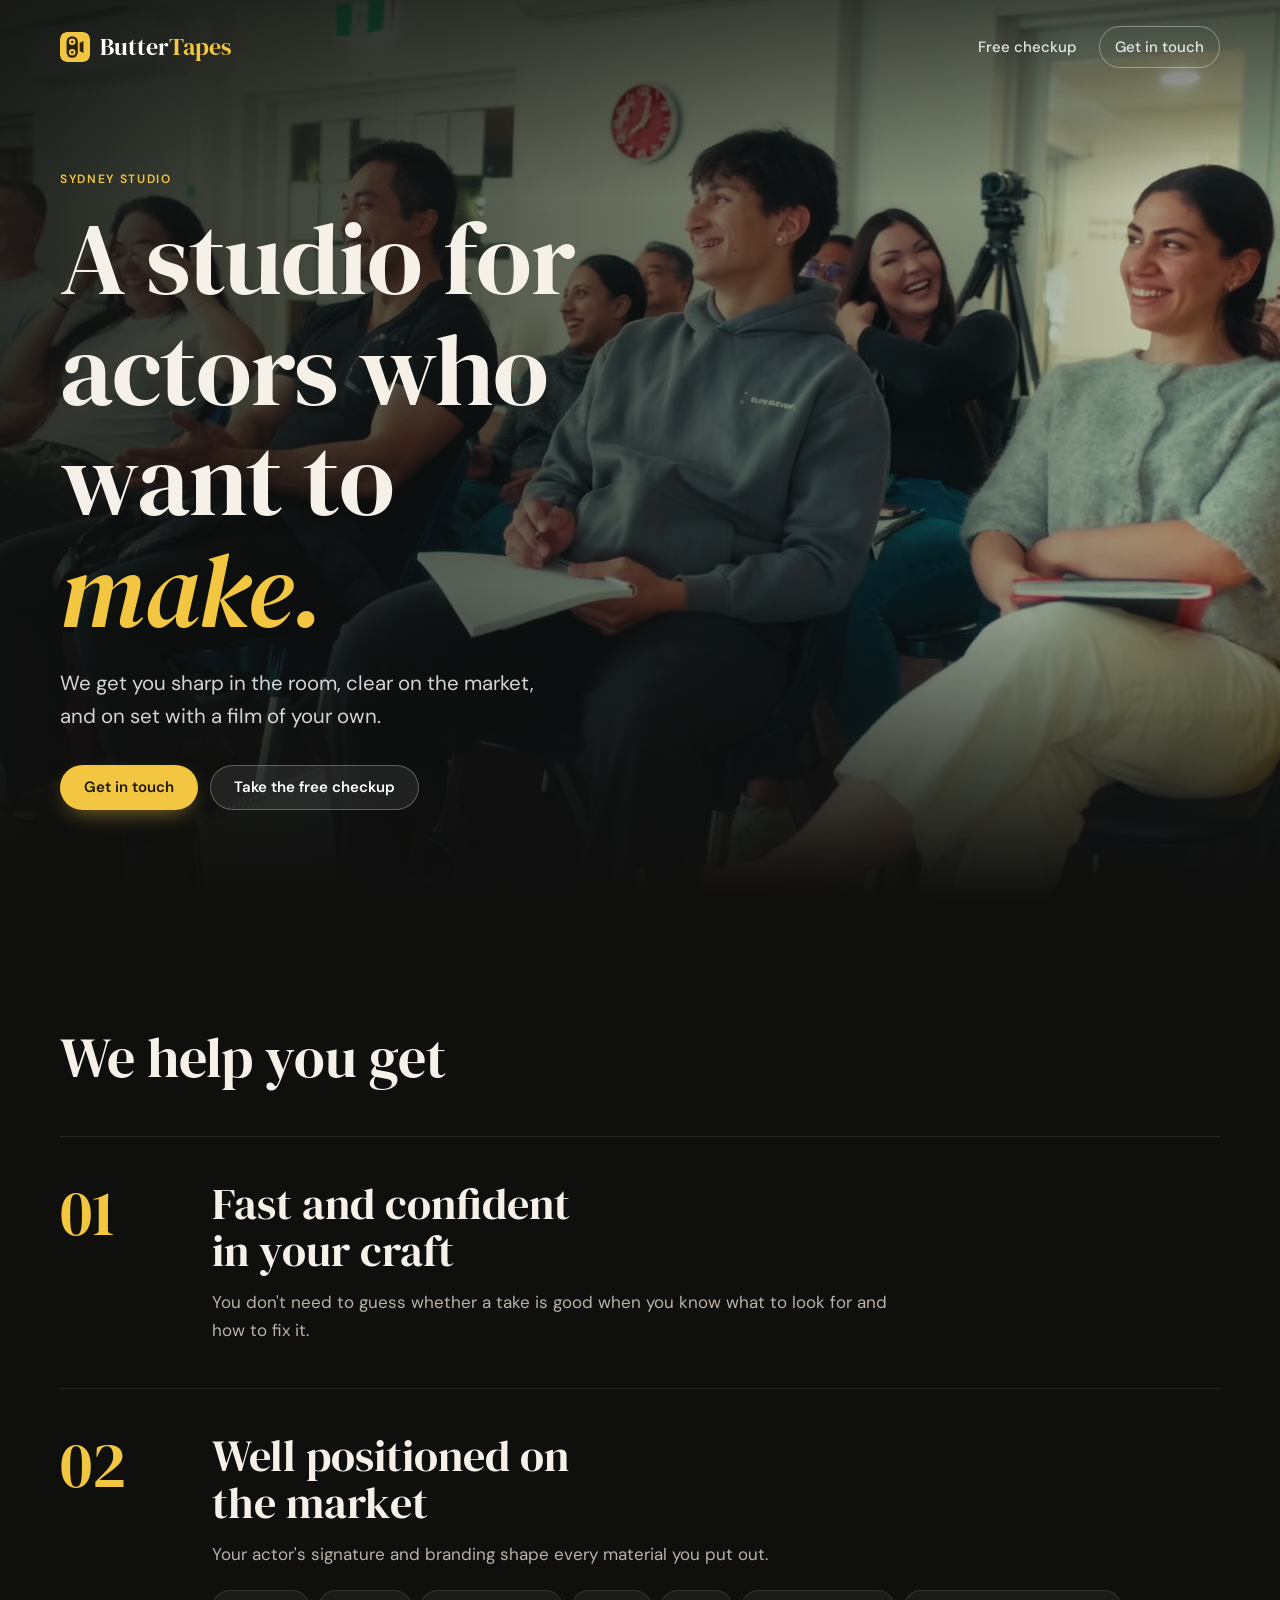
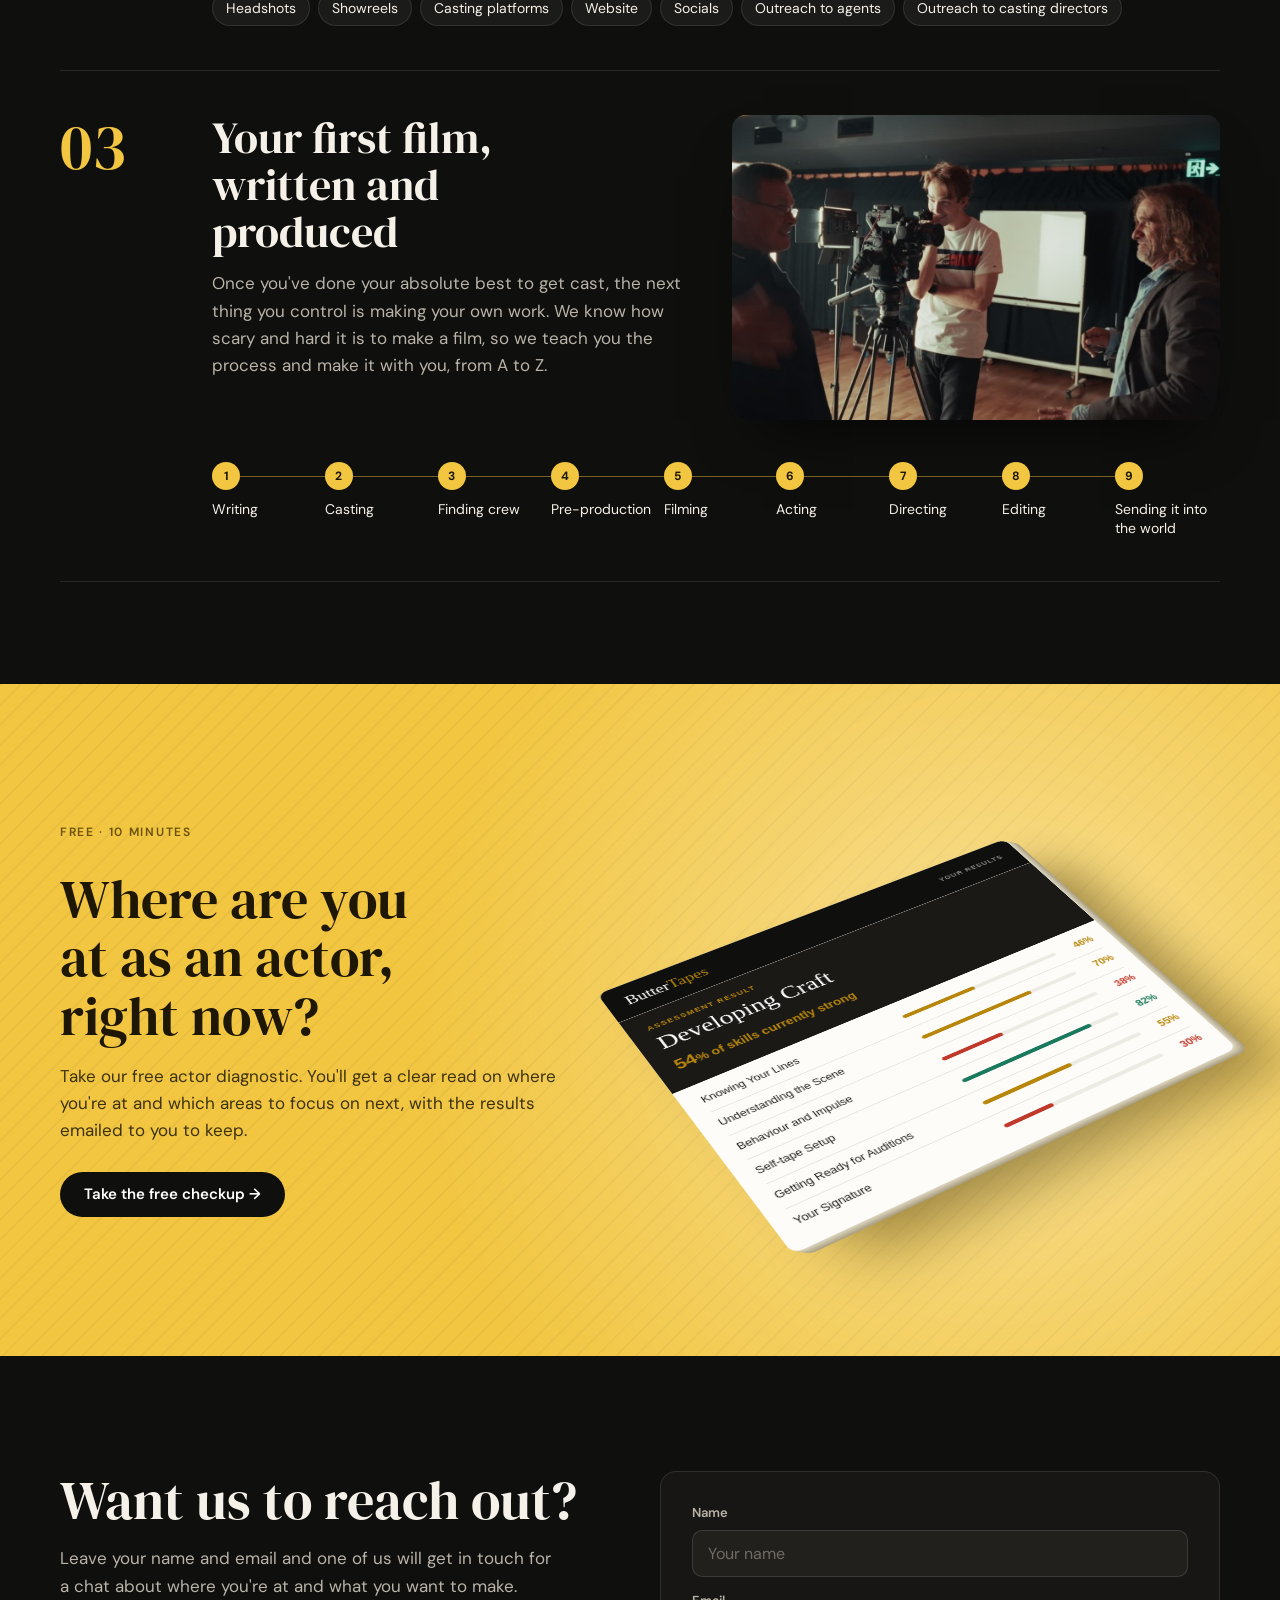
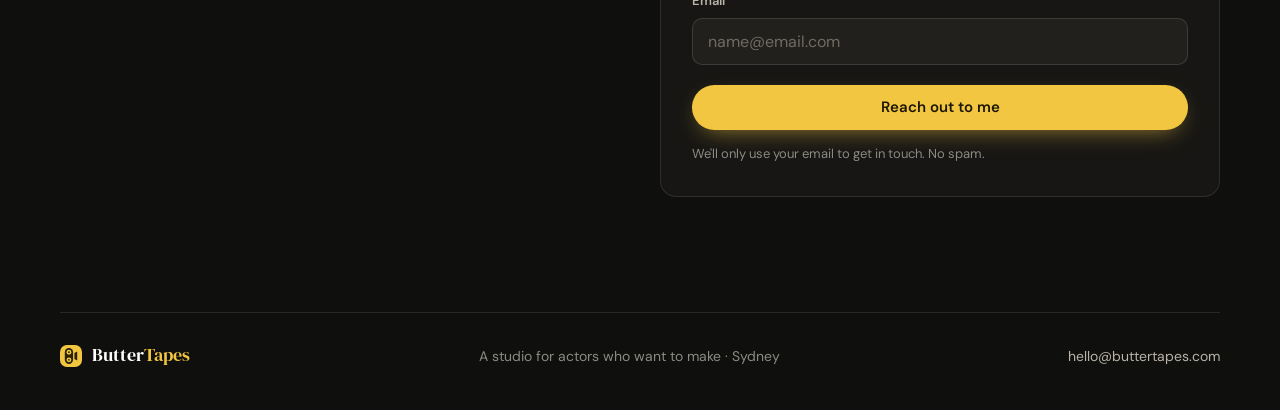
==== commit 0923918c: "Redo landing: studio for actors who want to make - New hero video (class session), film-set video be" ====
--- a/index.html
+++ b/index.html
@@ -3,529 +3,272 @@
   <head>
     <meta charset="UTF-8" />
     <meta name="viewport" content="width=device-width, initial-scale=1.0" />
-    <title>ButterTapes, Acting Classes | 12-Week Storytelling Program</title>
-    <meta
-      name="description"
-      content="12-week acting course: build your acting instrument, master storytelling comprehension, and perform with intentional screen technique."
-    />
+    <link rel="icon" href="/favicon.svg" type="image/svg+xml">
+    <link rel="icon" href="/favicon-32.png" sizes="32x32" type="image/png">
+    <link rel="apple-touch-icon" href="/apple-touch-icon.png">
+    <link rel="manifest" href="/site.webmanifest">
+    <meta name="theme-color" content="#0f0f0e">
+    <title>ButterTapes, a studio for actors who want to make</title>
+    <meta name="description" content="ButterTapes is a Sydney studio for actors who want to make. Get fast and confident in your craft, well positioned on the market, and your first film written and produced." />
     <meta property="og:type" content="website" />
-    <meta
-      property="og:title"
-      content="ButterTapes, Acting Classes | 12-Week Storytelling Program"
-    />
-    <meta
-      property="og:description"
-      content="Train as a storyteller, not just a performer. Join the next 12-week cohort."
-    />
-    <meta
-      property="og:image"
-      content="https://drzhbe.github.io/acting-school/images/acting-1.jpg"
-    />
-    <meta
-      property="og:image:secure_url"
-      content="https://drzhbe.github.io/acting-school/images/acting-1.jpg"
-    />
-    <meta property="og:image:type" content="image/jpeg" />
-    <meta property="og:image:width" content="2048" />
-    <meta property="og:image:height" content="1365" />
-    <meta
-      property="og:image:alt"
-      content="Acting class moment from the 12-week intensive program."
-    />
-    <meta property="og:site_name" content="ButterTapes, Acting Classes" />
-    <meta property="og:locale" content="en_US" />
-    <meta property="og:url" content="https://drzhbe.github.io/acting-school/" />
-    <link rel="canonical" href="https://drzhbe.github.io/acting-school/" />
+    <meta property="og:title" content="ButterTapes, a studio for actors who want to make" />
+    <meta property="og:description" content="Craft, positioning and your first film, made with you from A to Z." />
+    <meta property="og:image" content="https://buttertapes.com/images/class-hero-poster.jpg" />
+    <meta property="og:image:width" content="1920" />
+    <meta property="og:image:height" content="1080" />
+    <meta property="og:image:alt" content="A room of actors laughing during a ButterTapes session." />
+    <meta property="og:site_name" content="ButterTapes" />
+    <meta property="og:url" content="https://buttertapes.com/" />
+    <link rel="canonical" href="https://buttertapes.com/" />
     <meta name="twitter:card" content="summary_large_image" />
-    <meta
-      name="twitter:title"
-      content="ButterTapes, Acting Classes | 12-Week Storytelling Program"
-    />
-    <meta
-      name="twitter:description"
-      content="Build your acting instrument, story comprehension, and screen craft in 12 weeks."
-    />
-    <meta
-      name="twitter:image"
-      content="https://drzhbe.github.io/acting-school/images/acting-1.jpg"
-    />
+    <meta name="twitter:image" content="https://buttertapes.com/images/class-hero-poster.jpg" />
     <link rel="preconnect" href="https://fonts.googleapis.com" />
     <link rel="preconnect" href="https://fonts.gstatic.com" crossorigin />
-    <link
-      href="https://fonts.googleapis.com/css2?family=Manrope:wght@400;500;700;800&family=Space+Grotesk:wght@500;700&display=swap"
-      rel="stylesheet"
-    />
+    <link href="https://fonts.googleapis.com/css2?family=DM+Serif+Display:ital@0;1&family=DM+Sans:opsz,wght@9..40,400;9..40,500;9..40,600;9..40,700&display=swap" rel="stylesheet" />
     <link rel="stylesheet" href="styles.css" />
   </head>
   <body>
-    <div class="grain"></div>
-
     <header class="hero">
-      <video
-        class="hero-video"
-        autoplay
-        muted
-        loop
-        playsinline
-        poster="images/screen-1.jpeg"
-      >
-        <source src="video/buttertapes-screen-class.mp4" type="video/mp4" />
+      <video class="hero-video" autoplay muted loop playsinline preload="metadata" poster="images/class-hero-poster.jpg" aria-hidden="true">
+        <source src="video/class-hero-540.mp4" type="video/mp4" media="(max-width: 700px)" />
+        <source src="video/class-hero-1080.mp4" type="video/mp4" />
       </video>
-      <div class="hero-overlay"></div>
-
-      <div class="hero-inner section">
-        <nav class="nav">
-          <div class="brand">ButterTapes, Acting Classes</div>
-          <a class="nav-link" href="#apply">Apply</a>
-        </nav>
-
-        <div class="hero-layout">
-          <div class="hero-content">
-            <p class="eyebrow">12-Week Course</p>
-            <h1>Train As a Storyteller, Not Just a Performer.</h1>
-            <p class="hero-copy">
-              Build a reliable acting instrument, understand story with speed,
-              and action it on camera with intention.
-            </p>
-            <a class="cta" href="#apply">Join the next cohort</a>
-          </div>
+      <div class="hero-shade"></div>
+
+      <nav class="nav wrap">
+        <a class="brand" href="/" aria-label="ButterTapes home">
+          <img src="favicon.svg" alt="" width="30" height="30" />
+          <span>Butter<em>Tapes</em></span>
+        </a>
+        <div class="nav-links">
+          <a href="/checkup/">Free checkup</a>
+          <a class="nav-pill" href="#reach-out">Get in touch</a>
+        </div>
+      </nav>
+
+      <div class="hero-body wrap">
+        <p class="eyebrow">Sydney studio</p>
+        <h1>A studio for actors who want to <em>make.</em></h1>
+        <p class="lede">We get you sharp in the room, clear on the market, and on set with a film of your own.</p>
+        <div class="hero-actions">
+          <a class="btn btn-butter" href="#reach-out">Get in touch</a>
+          <a class="btn btn-ghost" href="/checkup/">Take the free checkup</a>
         </div>
       </div>
     </header>
 
     <main>
-      <section class="section curriculum" id="curriculum">
-        <h2>Program Breakdown</h2>
-
-        <article class="card module">
-          <div class="module-number" aria-hidden="true">1</div>
-          <div class="module-copy">
-            <p class="phase">Weeks 1-4</p>
-            <h3>The Acting Instrument</h3>
-            <p>
-              <strong>Focus:</strong> Developing a responsive, reliable
-              instrument that can carry a wider range of stories without
-              overthinking.
-            </p>
-            <p><strong>Outcomes:</strong></p>
-            <ul>
-              <li>
-                Confidence in your embodied acting instrument (not just the idea
-                of it).
-              </li>
-              <li>Expanded range of stories your instrument can action.</li>
-              <li>
-                Reduced analysis paralysis; faster access to your instinctual
-                being.
-              </li>
+      <section class="pillars wrap" aria-labelledby="pillars-title">
+        <h2 id="pillars-title" class="section-title">We help you get</h2>
+
+        <article class="pillar">
+          <div class="pillar-num">01</div>
+          <div class="pillar-copy">
+            <h3>Fast and confident in your craft</h3>
+            <p>You don't need to guess whether a take is good when you know what to look for and how to fix it.</p>
+          </div>
+        </article>
+
+        <article class="pillar">
+          <div class="pillar-num">02</div>
+          <div class="pillar-copy">
+            <h3>Well positioned on the market</h3>
+            <p>Your actor's signature and branding shape every material you put out.</p>
+            <ul class="chips" aria-label="Materials we shape with you">
+              <li>Headshots</li>
+              <li>Showreels</li>
+              <li>Casting platforms</li>
+              <li>Website</li>
+              <li>Socials</li>
+              <li>Outreach to agents</li>
+              <li>Outreach to casting directors</li>
             </ul>
-            <p>
-              <strong>Why this matters:</strong> If the instrument isn’t
-              flowing, no amount of “story understanding” or “screen awareness"
-              will leave an imprint on your audience.
-            </p>
-          </div>
-          <div
-            class="module-carousel"
-            data-module-carousel
-            aria-label="Acting instrument class images"
-          >
-            <div class="module-track" data-module-track>
-              <figure class="module-slide is-active">
-                <img
-                  src="images/acting-1.jpg"
-                  alt="Actor listening during class."
-                />
-              </figure>
-              <figure class="module-slide">
-                <img
-                  src="images/acting-2.jpg"
-                  alt="Actor working through a scene exercise."
-                />
-              </figure>
-              <figure class="module-slide">
-                <img
-                  src="images/acting-3.jpg"
-                  alt="Acting class instruction moment."
-                />
-              </figure>
-            </div>
-            <button
-              class="module-carousel-btn prev"
-              type="button"
-              data-module-prev
-              aria-label="Previous acting instrument image"
-            >
-              &#10094;
-            </button>
-            <button
-              class="module-carousel-btn next"
-              type="button"
-              data-module-next
-              aria-label="Next acting instrument image"
-            >
-              &#10095;
-            </button>
-            <div class="module-dots" data-module-dots>
-              <button
-                class="module-dot is-active"
-                type="button"
-                aria-label="Go to acting instrument image 1"
-              ></button>
-              <button
-                class="module-dot"
-                type="button"
-                aria-label="Go to acting instrument image 2"
-              ></button>
-              <button
-                class="module-dot"
-                type="button"
-                aria-label="Go to acting instrument image 3"
-              ></button>
-            </div>
           </div>
         </article>
 
-        <article class="card module">
-          <div class="module-number" aria-hidden="true">2</div>
-          <div class="module-copy">
-            <p class="phase">Weeks 5-8</p>
-            <h3>Storytelling Comprehension</h3>
-            <p>
-              <strong>Focus:</strong> Practical understanding of how
-              storytelling works, so acting choices become clear, fast, and
-              self-directed.
-            </p>
-            <p><strong>Outcomes:</strong></p>
-            <ul>
-              <li>
-                Instinctual, practical script comprehension that even the writer
-                will be jealous of.
-              </li>
-              <li>
-                Clear feedback for competency in self-directed performances.
-              </li>
-              <li>Less time in your head; more time in your story.</li>
-            </ul>
-            <p>
-              <strong>Why this matters:</strong> Most actors are taught to feel
-              deeply… but leave the audience untouched. This knowledge replaces
-              guessing with understanding.
-            </p>
-          </div>
-          <div
-            class="module-carousel"
-            data-module-carousel
-            aria-label="Storytelling comprehension class images"
-          >
-            <div class="module-track" data-module-track>
-              <figure class="module-slide is-active">
-                <img
-                  src="images/story-1.jpg"
-                  alt="Storytelling class discussion."
-                />
-              </figure>
-              <figure class="module-slide">
-                <img
-                  src="images/story-2.jpg"
-                  alt="Script comprehension exercise."
-                />
-              </figure>
-              <figure class="module-slide">
-                <img
-                  src="images/story-3.jpg"
-                  alt="Actor exploring story choices."
-                />
-              </figure>
-            </div>
-            <button
-              class="module-carousel-btn prev"
-              type="button"
-              data-module-prev
-              aria-label="Previous storytelling image"
-            >
-              &#10094;
-            </button>
-            <button
-              class="module-carousel-btn next"
-              type="button"
-              data-module-next
-              aria-label="Next storytelling image"
-            >
-              &#10095;
-            </button>
-            <div class="module-dots" data-module-dots>
-              <button
-                class="module-dot is-active"
-                type="button"
-                aria-label="Go to storytelling image 1"
-              ></button>
-              <button
-                class="module-dot"
-                type="button"
-                aria-label="Go to storytelling image 2"
-              ></button>
-              <button
-                class="module-dot"
-                type="button"
-                aria-label="Go to storytelling image 3"
-              ></button>
-            </div>
-          </div>
-        </article>
-
-        <article class="card module">
-          <div class="module-number" aria-hidden="true">3</div>
-          <div class="module-copy">
-            <p class="phase">Weeks 9-12</p>
-            <h3>Screen &amp; Self-Tape Technique</h3>
-            <p>
-              <strong>Focus:</strong> Actioning your story inside the frame,
-              using the medium intentionally rather than passively.
-            </p>
-            <p><strong>Outcomes:</strong></p>
-            <ul>
-              <li>
-                Actioning the writer's intentions clearly within the camera
-                frame.
-              </li>
-              <li>
-                Operating as a one-person production unit for cinematic tapes.
-              </li>
-              <li>
-                Creating self-tapes that feel experiential and intentional - not
-                flat or procedural.
-              </li>
-            </ul>
-            <p>
-              <strong>Why this matters:</strong> Casting doesn’t need another
-              “clean” tape. They need to experience the storytellers that they
-              are searching for.
-            </p>
-          </div>
-          <div
-            class="module-carousel"
-            data-module-carousel
-            aria-label="Screen and self-tape class images"
-          >
-            <div class="module-track" data-module-track>
-              <figure class="module-slide is-active">
-                <img src="images/screen-1.jpeg" alt="Screen class setup." />
-              </figure>
-              <figure class="module-slide">
-                <img
-                  src="images/screen-2.jpeg"
-                  alt="Actor preparing for camera work."
-                />
-              </figure>
-              <figure class="module-slide">
-                <img
-                  src="images/screen-3.jpeg"
-                  alt="Self-tape technique session."
-                />
-              </figure>
-              <figure class="module-slide">
-                <img
-                  src="images/screen-4.jpeg"
-                  alt="Instructor coaching screen work."
-                />
-              </figure>
-            </div>
-            <button
-              class="module-carousel-btn prev"
-              type="button"
-              data-module-prev
-              aria-label="Previous screen technique image"
-            >
-              &#10094;
-            </button>
-            <button
-              class="module-carousel-btn next"
-              type="button"
-              data-module-next
-              aria-label="Next screen technique image"
-            >
-              &#10095;
-            </button>
-            <div class="module-dots" data-module-dots>
-              <button
-                class="module-dot is-active"
-                type="button"
-                aria-label="Go to screen technique image 1"
-              ></button>
-              <button
-                class="module-dot"
-                type="button"
-                aria-label="Go to screen technique image 2"
-              ></button>
-              <button
-                class="module-dot"
-                type="button"
-                aria-label="Go to screen technique image 3"
-              ></button>
-              <button
-                class="module-dot"
-                type="button"
-                aria-label="Go to screen technique image 4"
-              ></button>
-            </div>
-          </div>
+        <article class="pillar pillar-film">
+          <div class="pillar-num">03</div>
+          <div class="pillar-copy">
+            <h3>Your first film, written and produced</h3>
+            <p>Once you've done your absolute best to get cast, the next thing you control is making your own work. We know how scary and hard it is to make a film, so we teach you the process and make it with you, from A to Z.</p>
+          </div>
+          <figure class="film-media">
+            <video autoplay muted loop playsinline preload="none" poster="images/film-set-poster.jpg" aria-hidden="true" data-lazy-video>
+              <source data-src="video/film-set-720.mp4" type="video/mp4" />
+            </video>
+          </figure>
+          <ol class="process" aria-label="The filmmaking process">
+            <li>Writing</li>
+            <li>Casting</li>
+            <li>Finding crew</li>
+            <li>Pre-production</li>
+            <li>Filming</li>
+            <li>Acting</li>
+            <li>Directing</li>
+            <li>Editing</li>
+            <li>Sending it into the world</li>
+          </ol>
         </article>
       </section>
 
-      <section class="section split">
-        <article class="card soft">
-          <h2>This program is designed for:</h2>
-          <ul>
-            <li>
-              Actors who see themselves as storytellers, not just performers
-              waiting for direction.
-            </li>
-            <li>
-              Students ready to move beyond the same old theories that every
-              peer and their competitor have been objected to.
-            </li>
-            <li>
-              Actors willing to take responsibility for their work, career and
-              Story.
-            </li>
-            <li>
-              Those prepared to prioritise long-term craft over short-term
-              comfort.
-            </li>
-          </ul>
-        </article>
-
-        <article class="card soft no">
-          <h2>This course is not for:</h2>
-          <ul>
-            <li>Actors content with their current level of work or growth.</li>
-            <li>
-              Students satisfied with traditional technique as an endpoint.
-            </li>
-            <li>
-              Those unwilling to stand out in an industry of same-same
-              performers.
-            </li>
-            <li>
-              People whose current life circumstances won’t allow focused and
-              consistent work.
-            </li>
-          </ul>
-        </article>
+      <section class="checkup-band" aria-labelledby="checkup-title">
+        <div class="wrap checkup-inner">
+          <div class="checkup-copy">
+            <p class="eyebrow">Free · 10 minutes</p>
+            <h2 id="checkup-title">Where are you at as an actor, right now?</h2>
+            <p>Take our free actor diagnostic. You'll get a clear read on where you're at and which areas to focus on next, with the results emailed to you to keep.</p>
+            <a class="btn btn-dark" href="/checkup/?ref=landing">Take the free checkup →</a>
+          </div>
+
+          <a class="iso-stage" href="/checkup/?ref=landing-card" aria-label="Take the free actor checkup">
+            <div class="iso-card" data-iso>
+              <div class="rc-head">
+                <span class="rc-logo">Butter<em>Tapes</em></span>
+                <span class="rc-tag">Your results</span>
+              </div>
+              <div class="rc-hero">
+                <span class="rc-eyebrow">Assessment result</span>
+                <span class="rc-level" data-level>Developing Craft</span>
+                <span class="rc-score"><b data-score>58</b>% of skills currently strong</span>
+              </div>
+              <ul class="rc-areas">
+                <li><span>Knowing Your Lines</span><i><s data-a="46" data-b="82"></s></i><b>0%</b></li>
+                <li><span>Understanding the Scene</span><i><s data-a="70" data-b="100"></s></i><b>0%</b></li>
+                <li><span>Behaviour and Impulse</span><i><s data-a="38" data-b="90"></s></i><b>0%</b></li>
+                <li><span>Self-tape Setup</span><i><s data-a="82" data-b="100"></s></i><b>0%</b></li>
+                <li><span>Getting Ready for Auditions</span><i><s data-a="55" data-b="73"></s></i><b>0%</b></li>
+                <li><span>Your Signature</span><i><s data-a="30" data-b="100"></s></i><b>0%</b></li>
+              </ul>
+            </div>
+          </a>
+        </div>
       </section>
 
-      <section class="section apply" id="apply">
-        <div class="apply-panel">
-          <h2>Leave your email</h2>
-          <p>Get dates, tuition, and interview details for the next intake.</p>
-
-          <form
-            action="https://gmail.us17.list-manage.com/subscribe/post?u=88b4e7c02ff0077bbbdbefb63&amp;id=fa410035be&amp;f_id=00ecbbe0f0"
-            method="post"
-            target="_blank"
-            novalidate
-            class="signup"
-          >
-            <label for="mce-FNAME" class="sr-only">First name</label>
-            <input
-              type="text"
-              name="FNAME"
-              id="mce-FNAME"
-              placeholder="First name"
-              autocomplete="given-name"
-            />
-
-            <label for="mce-LNAME" class="sr-only">Last name</label>
-            <input
-              type="text"
-              name="LNAME"
-              id="mce-LNAME"
-              placeholder="Last name"
-              autocomplete="family-name"
-            />
-
-            <label for="mce-EMAIL" class="sr-only">Email address</label>
-            <input
-              type="email"
-              name="EMAIL"
-              id="mce-EMAIL"
-              placeholder="name@email.com"
-              autocomplete="email"
-              required
-            />
-            <button type="submit">Apply</button>
-
-            <div aria-hidden="true" class="hidden-field">
-              <input
-                type="text"
-                name="b_88b4e7c02ff0077bbbdbefb63_fa410035be"
-                tabindex="-1"
-                value=""
-              />
-            </div>
-          </form>
-
-          <p class="mailchimp-note">
-            We'll only use your email to contact you about the course. We won't
-            spam.
-          </p>
-        </div>
+      <section class="reach wrap" id="reach-out" aria-labelledby="reach-title">
+        <div class="reach-copy">
+          <h2 id="reach-title">Want us to reach out?</h2>
+          <p>Leave your name and email and one of us will get in touch for a chat about where you're at and what you want to make.</p>
+        </div>
+        <form class="reach-form" data-reach novalidate>
+          <label>
+            <span>Name</span>
+            <input type="text" name="name" autocomplete="name" required maxlength="80" placeholder="Your name" />
+          </label>
+          <label>
+            <span>Email</span>
+            <input type="email" name="email" autocomplete="email" required maxlength="200" placeholder="name@email.com" />
+          </label>
+          <label class="hp" aria-hidden="true">Website <input type="text" name="website" tabindex="-1" autocomplete="off" /></label>
+          <button class="btn btn-butter" type="submit">Reach out to me</button>
+          <p class="form-note" data-note role="status" aria-live="polite">We'll only use your email to get in touch. No spam.</p>
+        </form>
       </section>
     </main>
+
+    <footer class="foot wrap">
+      <span class="brand small"><img src="favicon.svg" alt="" width="22" height="22" /><span>Butter<em>Tapes</em></span></span>
+      <span>A studio for actors who want to make · Sydney</span>
+      <a href="mailto:hello@buttertapes.com">hello@buttertapes.com</a>
+    </footer>
+
     <script>
-      document
-        .querySelectorAll("[data-module-carousel]")
-        .forEach((carousel) => {
-          const slides = Array.from(
-            carousel.querySelector("[data-module-track]").children,
-          );
-          const dots = Array.from(
-            carousel.querySelector("[data-module-dots]").children,
-          );
-          const prevBtn = carousel.querySelector("[data-module-prev]");
-          const nextBtn = carousel.querySelector("[data-module-next]");
-          let index = 0;
-          let timerId;
-
-          function render(nextIndex) {
-            slides[index].classList.remove("is-active");
-            dots[index].classList.remove("is-active");
-            index = (nextIndex + slides.length) % slides.length;
-            slides[index].classList.add("is-active");
-            dots[index].classList.add("is-active");
-          }
-
-          function startAutoPlay() {
-            timerId = setInterval(() => render(index + 1), 5200);
-          }
-
-          function restartAutoPlay() {
-            clearInterval(timerId);
-            startAutoPlay();
-          }
-
-          prevBtn.addEventListener("click", () => {
-            render(index - 1);
-            restartAutoPlay();
+      // Reduced motion: keep the posters, don't play video.
+      const still = matchMedia("(prefers-reduced-motion: reduce)").matches;
+      if (still) document.querySelectorAll("video").forEach((v) => { v.removeAttribute("autoplay"); v.pause(); });
+
+      // Film-set video loads only when it scrolls near.
+      const lazy = document.querySelector("[data-lazy-video]");
+      new IntersectionObserver((entries, io) => {
+        if (!entries[0].isIntersecting) return;
+        io.disconnect();
+        lazy.querySelectorAll("source").forEach((s) => (s.src = s.dataset.src));
+        lazy.load();
+        if (!still) lazy.play().catch(() => {});
+      }, { rootMargin: "400px" }).observe(lazy);
+
+      // Results card: bars fill when it comes into view; hovering shows the "after" scores.
+      const card = document.querySelector("[data-iso]");
+      const bars = [...card.querySelectorAll("s")];
+      const scoreEl = card.querySelector("[data-score]");
+      const levelEl = card.querySelector("[data-level]");
+      let shown = 0, raf;
+      function setState(key) {
+        const vals = bars.map((s) => +s.dataset[key]);
+        bars.forEach((s, i) => {
+          s.style.width = vals[i] + "%";
+          s.className = vals[i] >= 75 ? "hi" : vals[i] >= 45 ? "md" : "lo";
+          const label = s.parentElement.nextElementSibling;
+          label.textContent = vals[i] + "%";
+          label.className = s.className;
+        });
+        const target = Math.round(vals.reduce((a, b) => a + b, 0) / vals.length);
+        levelEl.textContent = key === "b" ? "Advanced" : "Developing Craft";
+        cancelAnimationFrame(raf);
+        const from = shown, t0 = performance.now();
+        (function tick(t) {
+          const p = Math.min(1, (t - t0) / 900);
+          shown = Math.round(from + (target - from) * (1 - Math.pow(1 - p, 3)));
+          scoreEl.textContent = shown;
+          if (p < 1) raf = requestAnimationFrame(tick);
+        })(t0);
+      }
+      new IntersectionObserver((entries, io) => {
+        if (!entries[0].isIntersecting) return;
+        io.disconnect();
+        setTimeout(() => setState("a"), 150);
+      }, { threshold: 0.35 }).observe(card);
+      const stage = card.parentElement;
+      const hoverable = matchMedia("(hover: hover)").matches;
+      if (hoverable) {
+        stage.addEventListener("mouseenter", () => setState("b"));
+        stage.addEventListener("mouseleave", () => setState("a"));
+        stage.addEventListener("focus", () => setState("b"));
+        stage.addEventListener("blur", () => setState("a"));
+      } else {
+        // Touch: pop out and play the "after" once it's been on screen for a moment.
+        new IntersectionObserver((entries) => {
+          const on = entries[0].isIntersecting;
+          clearTimeout(stage._t);
+          if (on) stage._t = setTimeout(() => { stage.classList.add("is-up"); setState("b"); }, 1400);
+          else { stage.classList.remove("is-up"); setState("a"); }
+        }, { threshold: 0.6 }).observe(card);
+      }
+
+      // Reach-out form -> contact function (stores the lead, adds them to People, emails us).
+      const CONTACT_API = "https://vaajpqwcgowvffkearfs.supabase.co/functions/v1/contact";
+      const form = document.querySelector("[data-reach]");
+      const note = form.querySelector("[data-note]");
+      const btn = form.querySelector("button");
+      form.addEventListener("submit", async (e) => {
+        e.preventDefault();
+        const name = form.name.value.trim();
+        const email = form.email.value.trim();
+        if (!name) return fail("Please add your name.", form.name);
+        if (!/^[^\s@]+@[^\s@]+\.[^\s@]+$/.test(email)) return fail("Please enter a valid email address.", form.email);
+        btn.disabled = true; btn.textContent = "Sending…";
+        const qs = new URLSearchParams(location.search);
+        try {
+          const res = await fetch(CONTACT_API, {
+            method: "POST",
+            headers: { "Content-Type": "application/json" },
+            body: JSON.stringify({ name, email, website: form.website.value, page: location.pathname, source: qs.get("utm_source") || qs.get("ref") || "" }),
           });
-
-          nextBtn.addEventListener("click", () => {
-            render(index + 1);
-            restartAutoPlay();
-          });
-
-          dots.forEach((dot, dotIndex) => {
-            dot.addEventListener("click", () => {
-              render(dotIndex);
-              restartAutoPlay();
-            });
-          });
-
-          carousel.addEventListener("mouseenter", () => clearInterval(timerId));
-          carousel.addEventListener("mouseleave", startAutoPlay);
-          startAutoPlay();
-        });
+          const body = await res.json().catch(() => ({}));
+          if (!res.ok) throw new Error(body.error || "Something went wrong");
+          form.classList.add("is-sent");
+          form.innerHTML = `<div class="sent"><h3>Thanks, ${name.split(" ")[0].replace(/[<>&"]/g, "")}.</h3><p>We'll be in touch soon at <b></b>.</p></div>`;
+          form.querySelector("b").textContent = email;
+        } catch (err) {
+          btn.disabled = false; btn.textContent = "Reach out to me";
+          fail(err.message === "Failed to fetch" ? "Couldn't send. Check your connection and try again, or email hello@buttertapes.com." : err.message);
+        }
+      });
+      function fail(msg, field) {
+        note.textContent = msg; note.classList.add("err");
+        if (field) field.focus();
+      }
     </script>
+    <!-- Counts clicks from Butter Tapes emails (?bt=…) and removes the tag from the address bar. -->
+    <script src="https://app.buttertapes.com/track.js" defer></script>
   </body>
 </html>
--- a/styles.css
+++ b/styles.css
@@ -1,446 +1,447 @@
 :root {
-  --bg: #11100f;
-  --bg-soft: #171614;
-  --paper: #f8f1e5;
-  --text: #f7f0e8;
-  --muted: #c7bfb6;
-  --line: #2d2a26;
-  --accent: #ff6a3d;
-  --accent-2: #ffb13d;
-}
-
-* {
-  box-sizing: border-box;
-}
+  --ink: #0f0f0e;
+  --ink-2: #171614;
+  --ink-3: #22201d;
+  --paper: #fdfcf8;
+  --cream: #f4efe2;
+  --text: #f5f1e8;
+  --muted: #b9b3a8;
+  --dim: #8a8a82;
+  --line: rgba(255, 255, 255, 0.1);
+  --butter: #f2c641;
+  --butter-deep: #e0b02a;
+  --gold: #b8860b;
+  --green: #1a7a5e;
+  --red: #c0392b;
+  --serif: "DM Serif Display", Georgia, serif;
+  --sans: "DM Sans", -apple-system, BlinkMacSystemFont, "Segoe UI", sans-serif;
+}
+
+* { box-sizing: border-box; }
+html { scroll-behavior: smooth; }
+@media (prefers-reduced-motion: reduce) { html { scroll-behavior: auto; } }
 
 body {
   margin: 0;
-  font-family: "Manrope", sans-serif;
+  font-family: var(--sans);
+  font-size: 17px;
+  line-height: 1.6;
   color: var(--text);
-  background:
-    radial-gradient(#2a2824 0.55px, transparent 0.55px),
-    var(--bg);
-  background-size: 18px 18px;
-  line-height: 1.6;
-  min-height: 100vh;
-}
-
-.grain {
-  position: fixed;
-  inset: 0;
-  pointer-events: none;
-  opacity: 0.13;
-  background-image: radial-gradient(#fff 0.4px, transparent 0.4px);
-  background-size: 4px 4px;
-}
-
-.section {
-  width: min(1100px, 92vw);
-  margin: 0 auto;
-  padding: 4rem 0;
-}
-
-.nav {
+  background: var(--ink);
+  -webkit-font-smoothing: antialiased;
+}
+
+a { color: inherit; }
+img, video { display: block; max-width: 100%; }
+
+.wrap { width: min(1160px, 100% - 32px); margin-inline: auto; }
+
+.eyebrow {
+  margin: 0 0 14px;
+  font-size: 12px;
+  font-weight: 600;
+  letter-spacing: 0.14em;
+  text-transform: uppercase;
+  color: var(--butter);
+}
+
+h1, h2, h3 { font-family: var(--serif); font-weight: 400; line-height: 1.08; margin: 0; }
+h1 em, h2 em { font-style: italic; color: var(--butter); }
+
+/* ---------- brand ---------- */
+.brand {
+  display: inline-flex;
+  align-items: center;
+  gap: 10px;
+  text-decoration: none;
+  font-family: var(--serif);
+  font-size: 24px;
+  color: #fff;
+}
+.brand img { border-radius: 7px; }
+.brand em { font-style: normal; color: var(--butter); }
+.brand.small { font-size: 18px; }
+
+/* ---------- buttons ---------- */
+.btn {
+  display: inline-flex;
+  align-items: center;
+  justify-content: center;
+  gap: 8px;
+  padding: 15px 24px;
+  border: 0;
+  border-radius: 999px;
+  font: 600 15px/1 var(--sans);
+  text-decoration: none;
+  cursor: pointer;
+  transition: transform 180ms ease, background 180ms ease, color 180ms ease, box-shadow 180ms ease;
+}
+.btn:hover { transform: translateY(-2px); }
+.btn:focus-visible { outline: 2px solid var(--butter); outline-offset: 3px; }
+.btn-butter { background: var(--butter); color: #1d1704; box-shadow: 0 8px 24px -10px rgba(242, 198, 65, 0.7); }
+.btn-butter:hover { background: #ffd65a; }
+.btn-ghost { background: rgba(255, 255, 255, 0.08); color: #fff; box-shadow: inset 0 0 0 1px rgba(255, 255, 255, 0.28); backdrop-filter: blur(6px); }
+.btn-ghost:hover { background: rgba(255, 255, 255, 0.16); }
+.btn-dark { background: var(--ink); color: #fff; }
+.btn-dark:hover { background: #2a2622; }
+.btn[disabled] { opacity: 0.6; cursor: progress; transform: none; }
+
+/* ---------- hero ---------- */
+.hero {
+  position: relative;
+  min-height: 100svh;
   display: flex;
-  align-items: center;
-  justify-content: space-between;
-  gap: 1rem;
-  padding-top: 2rem;
-  position: relative;
-  z-index: 2;
-}
-
-.brand {
-  font-family: "Space Grotesk", sans-serif;
-  letter-spacing: 0.08em;
-  font-weight: 700;
-}
-
-.nav-link {
-  color: var(--paper);
-  text-decoration: none;
-  border: 1px solid var(--line);
-  padding: 0.55rem 0.9rem;
-  border-radius: 100px;
-  transition: transform 180ms ease, border-color 180ms ease;
-}
-
-.nav-link:hover {
-  transform: translateY(-2px);
-  border-color: var(--accent);
-}
-
-.hero {
-  position: relative;
-  min-height: 88svh;
-  padding-top: 0;
-}
-
-.hero::after {
-  content: "";
-  position: absolute;
-  inset: auto 0 -1px;
-  height: 220px;
-  pointer-events: none;
-  background:
-    radial-gradient(#2a2824 0.55px, transparent 0.55px),
-    linear-gradient(0deg, var(--bg) 12%, rgba(17, 16, 15, 0.9) 36%, rgba(17, 16, 15, 0));
-  background-size: 18px 18px, auto;
-  z-index: 1;
-}
-
-.hero-video,
-.hero-overlay {
+  flex-direction: column;
+  overflow: hidden;
+  isolation: isolate;
+}
+.hero-video {
   position: absolute;
   inset: 0;
-}
-
-.hero-video {
   width: 100%;
   height: 100%;
   object-fit: cover;
-}
-
-.hero-overlay {
-  background:
-    linear-gradient(90deg, rgba(17, 16, 15, 0.88), rgba(17, 16, 15, 0.5) 46%, rgba(17, 16, 15, 0.2)),
-    linear-gradient(0deg, rgba(17, 16, 15, 1), rgba(17, 16, 15, 0) 38%);
-}
-
-.hero-inner {
-  position: relative;
-  z-index: 2;
-  min-height: 88svh;
-  padding-top: 0;
-  padding-bottom: 2rem;
-}
-
-.hero-layout {
-  display: grid;
-  min-height: calc(88svh - 5.5rem);
-  align-items: center;
-}
-
-.hero-content {
-  max-width: 660px;
-  padding: 5rem 0 4rem;
-  animation: reveal 650ms ease both;
-}
-
-.eyebrow {
-  text-transform: uppercase;
-  letter-spacing: 0.12em;
-  color: var(--accent-2);
-  font-size: 0.78rem;
-}
-
-h1,
-h2,
-h3 {
-  font-family: "Space Grotesk", sans-serif;
-  line-height: 1.14;
-  margin: 0 0 0.8rem;
-}
-
-h1 {
-  max-width: 14ch;
-  font-size: 4.7rem;
-}
-
-.hero-copy {
-  max-width: 60ch;
-  color: var(--muted);
-  margin-bottom: 1.6rem;
-}
-
-.cta {
-  display: inline-block;
-  text-decoration: none;
-  color: #13110f;
-  background: linear-gradient(92deg, var(--accent), var(--accent-2));
-  padding: 0.95rem 1.2rem;
-  border-radius: 8px;
-  font-weight: 800;
-}
-
-.curriculum {
-  display: grid;
-  gap: 1.35rem;
-  padding-top: 5rem;
-}
-
-.curriculum > h2 {
-  font-size: 3rem;
-}
-
-.card {
-  background: linear-gradient(180deg, rgba(255, 255, 255, 0.03), rgba(255, 255, 255, 0.01));
-  border: 1px solid var(--line);
-  border-radius: 8px;
-  padding: 1.2rem 1.1rem;
-  backdrop-filter: blur(1.8px);
-}
-
-.module {
-  position: relative;
-  z-index: 0;
-  display: grid;
-  grid-template-columns: minmax(0, 1fr) minmax(300px, 0.82fr);
-  gap: 1.5rem;
-  align-items: center;
-  overflow: hidden;
-  padding: 1.6rem;
-}
-
-.module-number {
-  position: absolute;
-  top: -0.55rem;
-  right: 1rem;
-  color: rgba(255, 255, 255, 0.06);
-  font-family: "Space Grotesk", sans-serif;
-  font-size: 8rem;
-  font-weight: 700;
-  line-height: 1;
-  z-index: 0;
-}
-
-.module-copy,
-.module-carousel {
-  position: relative;
-  z-index: 1;
-}
-
-.module h3 {
-  font-size: 2.7rem;
-  max-width: 12ch;
-}
-
-.module-carousel {
-  overflow: hidden;
-  min-height: 330px;
-  border-radius: 8px;
-  border: 1px solid var(--line);
-  background: #0b0a09;
-}
-
-.module-track {
+  object-position: 60% 40%;
+  z-index: -2;
+}
+.hero-shade {
   position: absolute;
   inset: 0;
-}
-
-.module-slide {
+  z-index: -1;
+  background:
+    linear-gradient(90deg, rgba(15, 15, 14, 0.86) 0%, rgba(15, 15, 14, 0.55) 45%, rgba(15, 15, 14, 0.1) 100%),
+    linear-gradient(0deg, var(--ink) 0%, rgba(15, 15, 14, 0) 35%),
+    linear-gradient(180deg, rgba(15, 15, 14, 0.6) 0%, rgba(15, 15, 14, 0) 22%);
+}
+
+.nav {
+  display: flex;
+  align-items: center;
+  justify-content: space-between;
+  gap: 16px;
+  padding-top: 26px;
+}
+.nav-links { display: flex; align-items: center; gap: 22px; font-size: 15px; font-weight: 500; }
+.nav-links a { text-decoration: none; color: rgba(255, 255, 255, 0.85); }
+.nav-links a:hover { color: #fff; }
+.nav-pill {
+  padding: 9px 16px;
+  border-radius: 999px;
+  box-shadow: inset 0 0 0 1px rgba(255, 255, 255, 0.35);
+  transition: box-shadow 180ms ease, background 180ms ease;
+}
+.nav-pill:hover { box-shadow: inset 0 0 0 1px var(--butter); background: rgba(242, 198, 65, 0.1); }
+
+.hero-body {
+  margin-top: auto;
+  padding: 80px 0 clamp(56px, 10vh, 110px);
+  animation: rise 800ms cubic-bezier(.2, .7, .2, 1) both;
+}
+.hero h1 {
+  max-width: 12ch;
+  font-size: clamp(46px, 8vw, 104px);
+  letter-spacing: -0.01em;
+}
+.lede {
+  max-width: 36ch;
+  margin: 22px 0 32px;
+  font-size: clamp(18px, 1.6vw, 21px);
+  color: rgba(255, 255, 255, 0.82);
+}
+.hero-actions { display: flex; flex-wrap: wrap; gap: 12px; }
+
+/* ---------- pillars ---------- */
+.pillars { padding: clamp(72px, 10vw, 130px) 0 clamp(64px, 8vw, 110px); }
+.section-title {
+  font-size: clamp(34px, 4.4vw, 56px);
+  margin-bottom: clamp(28px, 4vw, 48px);
+}
+
+.pillar {
+  display: grid;
+  grid-template-columns: 120px minmax(0, 1fr);
+  gap: 8px 32px;
+  padding: clamp(28px, 4vw, 44px) 0;
+  border-top: 1px solid var(--line);
+}
+.pillar:last-child { border-bottom: 1px solid var(--line); }
+.pillar-num {
+  font-family: var(--serif);
+  font-size: clamp(40px, 5vw, 64px);
+  line-height: 1;
+  color: var(--butter);
+}
+.pillar h3 { font-size: clamp(28px, 3.4vw, 44px); max-width: 18ch; margin-bottom: 14px; }
+.pillar p { margin: 0; max-width: 58ch; color: var(--muted); }
+
+.chips { list-style: none; display: flex; flex-wrap: wrap; gap: 8px; padding: 0; margin: 22px 0 0; }
+.chips li {
+  padding: 7px 14px;
+  border-radius: 999px;
+  font-size: 14px;
+  color: var(--text);
+  background: rgba(255, 255, 255, 0.05);
+  box-shadow: inset 0 0 0 1px var(--line);
+}
+
+.pillar-film { grid-template-columns: 120px minmax(0, 1fr) minmax(0, 1fr); align-items: start; }
+.film-media {
+  margin: 0;
+  border-radius: 14px;
+  overflow: hidden;
+  aspect-ratio: 16 / 10;
+  background: var(--ink-3);
+  box-shadow: 0 30px 60px -30px rgba(0, 0, 0, 0.8);
+}
+.film-media video { width: 100%; height: 100%; object-fit: cover; }
+
+.process {
+  grid-column: 2 / -1;
+  list-style: none;
+  counter-reset: step;
+  display: grid;
+  grid-template-columns: repeat(9, minmax(0, 1fr));
+  gap: 16px 8px;
+  padding: 0;
+  margin: 34px 0 0;
+}
+.process li {
+  counter-increment: step;
+  position: relative;
+  display: grid;
+  gap: 10px;
+  align-content: start;
+  font-size: 14px;
+  line-height: 1.3;
+  color: var(--text);
+}
+.process li::before {
+  content: counter(step);
+  position: relative;
+  z-index: 1;
+  display: grid;
+  place-items: center;
+  width: 28px;
+  height: 28px;
+  border-radius: 50%;
+  font-size: 12px;
+  font-weight: 700;
+  color: #1d1704;
+  background: var(--butter);
+}
+.process li:not(:last-child)::after {
+  content: "";
+  position: absolute;
+  top: 14px;
+  left: 28px;
+  right: -8px;
+  height: 1px;
+  background: rgba(242, 198, 65, 0.45);
+}
+
+/* ---------- checkup band ---------- */
+.checkup-band {
+  position: relative;
+  background: var(--butter);
+  color: #1d1704;
+  overflow: hidden;
+}
+.checkup-band::before {
+  content: "";
   position: absolute;
   inset: 0;
-  margin: 0;
-  opacity: 0;
-  transition: opacity 340ms ease;
-}
-
-.module-slide.is-active {
-  opacity: 1;
-}
-
-.module-slide img {
+  background:
+    radial-gradient(circle at 78% 50%, rgba(255, 255, 255, 0.45), transparent 55%),
+    repeating-linear-gradient(135deg, rgba(0, 0, 0, 0.035) 0 2px, transparent 2px 14px);
+  pointer-events: none;
+}
+.checkup-inner {
+  position: relative;
+  display: grid;
+  grid-template-columns: minmax(0, 0.9fr) minmax(0, 1.1fr);
+  align-items: center;
+  gap: 40px;
+  padding: clamp(64px, 8vw, 110px) 0;
+}
+.checkup-copy .eyebrow { color: #6b5207; }
+.checkup-copy h2 { font-size: clamp(34px, 4.2vw, 54px); max-width: 14ch; margin-bottom: 18px; }
+.checkup-copy p { margin: 0 0 28px; max-width: 44ch; color: #3d3210; }
+
+/* Isometric results card */
+.iso-stage {
+  display: block;
+  perspective: 1800px;
+  text-decoration: none;
+  padding: 30px 10px;
+  outline: none;
+}
+.iso-card {
+  --lift: 0px;
+  position: relative;
+  width: min(500px, 100%);
+  margin-inline: auto;
+  border-radius: 10px;
+  background: var(--paper);
+  color: #1f1f1d;
+  font-family: -apple-system, BlinkMacSystemFont, "Segoe UI", Helvetica, Arial, sans-serif;
+  transform: rotateX(48deg) rotateZ(-32deg) translateZ(var(--lift));
+  transform-style: preserve-3d;
+  transition: transform 650ms cubic-bezier(.2, .8, .2, 1), box-shadow 650ms cubic-bezier(.2, .8, .2, 1);
+  box-shadow:
+    1px 1px 0 #d9d2bd, 2px 2px 0 #d3cbb4, 3px 3px 0 #ccc4ab, 4px 4px 0 #c6bda3,
+    5px 5px 0 #bfb69b, 6px 6px 0 #b8ae93, 7px 7px 0 #b1a78b, 8px 8px 0 #aaa083,
+    40px 50px 60px -10px rgba(60, 45, 0, 0.45);
+}
+.iso-stage:hover .iso-card,
+.iso-stage:focus-visible .iso-card,
+.iso-stage.is-up .iso-card {
+  transform: rotateX(30deg) rotateZ(-18deg) translateZ(60px) translateY(-18px);
+  box-shadow:
+    1px 1px 0 #d9d2bd, 2px 2px 0 #d3cbb4, 3px 3px 0 #ccc4ab, 4px 4px 0 #c6bda3,
+    5px 5px 0 #bfb69b, 6px 6px 0 #b8ae93, 7px 7px 0 #b1a78b, 8px 8px 0 #aaa083,
+    70px 90px 80px -10px rgba(60, 45, 0, 0.35);
+}
+.iso-stage:focus-visible .iso-card { outline: 3px solid var(--ink); outline-offset: 6px; }
+
+.rc-head {
+  display: flex;
+  justify-content: space-between;
+  align-items: center;
+  padding: 16px 20px;
+  background: var(--ink);
+  border-radius: 10px 10px 0 0;
+}
+.rc-logo { font: 400 19px/1 Georgia, serif; color: #fff; }
+.rc-logo em { font-style: normal; color: var(--gold); }
+.rc-tag { font-size: 9px; letter-spacing: 0.12em; text-transform: uppercase; color: var(--dim); font-weight: 600; }
+.rc-hero {
+  display: grid;
+  gap: 4px;
+  padding: 16px 20px 18px;
+  background: #1a1916;
+  border-top: 1px solid #2a2824;
+}
+.rc-eyebrow { font-size: 9px; letter-spacing: 0.14em; text-transform: uppercase; color: var(--gold); font-weight: 700; }
+.rc-level { font: 400 28px/1.1 Georgia, serif; color: #fff; }
+.rc-score { font-size: 14px; font-weight: 600; color: var(--gold); }
+.rc-score b { font-size: 20px; }
+.rc-areas { list-style: none; margin: 0; padding: 6px 20px 14px; }
+.rc-areas li {
+  display: grid;
+  grid-template-columns: 1.15fr 1fr 38px;
+  align-items: center;
+  gap: 10px;
+  padding: 8px 0;
+  border-bottom: 1px solid #e6e4dc;
+  font-size: 12px;
+}
+.rc-areas li:last-child { border-bottom: 0; }
+.rc-areas i { display: block; height: 5px; border-radius: 3px; background: #edebe4; overflow: hidden; }
+.rc-areas s { display: block; height: 100%; width: 0; border-radius: 3px; background: var(--gold); transition: width 900ms cubic-bezier(.2, .8, .2, 1), background 400ms ease; }
+.rc-areas li:nth-child(2) s { transition-delay: 60ms; }
+.rc-areas li:nth-child(3) s { transition-delay: 120ms; }
+.rc-areas li:nth-child(4) s { transition-delay: 180ms; }
+.rc-areas li:nth-child(5) s { transition-delay: 240ms; }
+.rc-areas li:nth-child(6) s { transition-delay: 300ms; }
+.rc-areas b { text-align: right; font-weight: 700; color: var(--dim); transition: color 400ms ease; }
+.rc-areas s.hi { background: var(--green); }
+.rc-areas s.md { background: var(--gold); }
+.rc-areas s.lo { background: var(--red); }
+.rc-areas b.hi { color: var(--green); }
+.rc-areas b.md { color: var(--gold); }
+.rc-areas b.lo { color: var(--red); }
+
+/* ---------- reach out ---------- */
+.reach {
+  display: grid;
+  grid-template-columns: minmax(0, 1fr) minmax(0, 1fr);
+  gap: 40px;
+  align-items: start;
+  padding: clamp(72px, 9vw, 120px) 0;
+}
+.reach h2 { font-size: clamp(34px, 4.2vw, 54px); margin-bottom: 16px; }
+.reach-copy p { margin: 0; max-width: 42ch; color: var(--muted); }
+
+.reach-form {
+  display: grid;
+  gap: 14px;
+  padding: clamp(22px, 3vw, 32px);
+  border-radius: 16px;
+  background: var(--ink-2);
+  box-shadow: inset 0 0 0 1px var(--line);
+}
+.reach-form label { display: grid; gap: 6px; font-size: 13px; font-weight: 600; color: var(--muted); }
+.reach-form input {
   width: 100%;
-  height: 100%;
-  object-fit: cover;
-  display: block;
-}
-
-.module-carousel-btn {
-  position: absolute;
-  top: 50%;
-  transform: translateY(-50%);
-  width: 38px;
-  height: 38px;
-  border: 1px solid rgba(255, 255, 255, 0.28);
-  border-radius: 8px;
-  background: rgba(0, 0, 0, 0.48);
-  color: #fff;
-  cursor: pointer;
-  z-index: 2;
-}
-
-.module-carousel-btn.prev {
-  left: 0.75rem;
-}
-
-.module-carousel-btn.next {
-  right: 0.75rem;
-}
-
-.module-dots {
-  position: absolute;
-  left: 50%;
-  bottom: 0.8rem;
-  transform: translateX(-50%);
+  padding: 14px 16px;
+  border: 0;
+  border-radius: 10px;
+  font: 400 16px/1.2 var(--sans);
+  color: var(--text);
+  background: var(--ink-3);
+  box-shadow: inset 0 0 0 1px rgba(255, 255, 255, 0.12);
+  transition: box-shadow 160ms ease;
+}
+.reach-form input::placeholder { color: #6f6a62; }
+.reach-form input:focus { outline: none; box-shadow: inset 0 0 0 2px var(--butter); }
+.reach-form .btn { margin-top: 6px; width: 100%; }
+.reach-form .hp { position: absolute; left: -9999px; width: 1px; height: 1px; overflow: hidden; }
+.form-note { margin: 0; font-size: 13px; color: var(--dim); }
+.form-note.err { color: #ff8a7a; }
+.sent h3 { font-size: 32px; color: var(--butter); margin-bottom: 8px; }
+.sent p { margin: 0; color: var(--muted); }
+.sent b { color: var(--text); font-weight: 600; }
+
+/* ---------- footer ---------- */
+.foot {
   display: flex;
-  gap: 0.42rem;
-  z-index: 2;
-}
-
-.module-dot {
-  width: 8px;
-  height: 8px;
-  border: 0;
-  border-radius: 999px;
-  background: rgba(255, 255, 255, 0.5);
-  cursor: pointer;
-}
-
-.module-dot.is-active {
-  background: var(--accent-2);
-}
-
-.phase {
-  font-size: 0.76rem;
-  text-transform: uppercase;
-  letter-spacing: 0.13em;
-  color: var(--accent-2);
-  margin-bottom: 0.35rem;
-}
-
-ul {
-  padding-left: 1rem;
-  margin-top: 0.4rem;
-}
-
-li {
-  margin-bottom: 0.4rem;
-}
-
-.split {
-  display: grid;
-  grid-template-columns: repeat(2, minmax(0, 1fr));
-  gap: 1rem;
-}
-
-.soft {
-  background: var(--bg-soft);
-}
-
-.no {
-  border-color: #543833;
-}
-
-.apply-panel {
-  background: var(--paper);
-  color: #171410;
-  border-radius: 8px;
-  padding: clamp(1.1rem, 4vw, 2rem);
-}
-
-.signup {
-  display: flex;
-  gap: 0.7rem;
   flex-wrap: wrap;
-}
-
-.signup input[type="text"],
-.signup input[type="email"] {
-  flex: 1 1 220px;
-  border: 1px solid #9e9388;
-  border-radius: 8px;
-  padding: 0.85rem 0.9rem;
-  font: inherit;
-}
-
-.signup button {
-  border: 0;
-  border-radius: 8px;
-  padding: 0.87rem 1rem;
-  font: inherit;
-  font-weight: 700;
-  background: #11100f;
-  color: var(--paper);
-  cursor: pointer;
-}
-
-.hidden-field {
-  position: absolute;
-  left: -5000px;
-}
-
-.mailchimp-note {
-  font-size: 0.88rem;
-  color: #5f5447;
-  margin-top: 1rem;
-}
-
-.sr-only {
-  position: absolute;
-  width: 1px;
-  height: 1px;
-  padding: 0;
-  margin: -1px;
-  overflow: hidden;
-  clip: rect(0, 0, 0, 0);
-  white-space: nowrap;
-  border: 0;
-}
-
-@keyframes reveal {
-  from {
-    opacity: 0;
-    transform: translateY(12px);
+  align-items: center;
+  justify-content: space-between;
+  gap: 12px 24px;
+  padding: 28px 0 40px;
+  border-top: 1px solid var(--line);
+  font-size: 14px;
+  color: var(--dim);
+}
+.foot a { text-decoration: none; color: var(--muted); }
+.foot a:hover { color: var(--butter); }
+
+@keyframes rise {
+  from { opacity: 0; transform: translateY(18px); }
+  to { opacity: 1; transform: none; }
+}
+
+/* ---------- responsive ---------- */
+@media (max-width: 900px) {
+  .pillar, .pillar-film { grid-template-columns: 64px minmax(0, 1fr); gap: 6px 18px; }
+  .film-media { grid-column: 2; margin-top: 22px; }
+  .process { grid-column: 2; grid-template-columns: repeat(3, minmax(0, 1fr)); gap: 18px 8px; }
+  .process li:nth-child(3n)::after { display: none; }
+  .checkup-inner { grid-template-columns: 1fr; gap: 8px; }
+  .iso-stage { padding: 10px 0 0; }
+  .reach { grid-template-columns: 1fr; gap: 28px; }
+}
+
+@media (max-width: 600px) {
+  body { font-size: 16px; }
+  .nav-links a:not(.nav-pill) { display: none; }
+  .brand { font-size: 21px; }
+  .hero-shade {
+    background:
+      linear-gradient(0deg, var(--ink) 0%, rgba(15, 15, 14, 0.75) 45%, rgba(15, 15, 14, 0.25) 100%),
+      linear-gradient(180deg, rgba(15, 15, 14, 0.6) 0%, rgba(15, 15, 14, 0) 25%);
   }
-  to {
-    opacity: 1;
-    transform: translateY(0);
-  }
-}
-
-@media (max-width: 830px) {
-  .hero,
-  .hero-inner {
-    min-height: 78svh;
-  }
-
-  .hero-layout {
-    min-height: calc(78svh - 5rem);
-  }
-
-  .hero-content {
-    padding: 3.2rem 0 2.4rem;
-  }
-
-  .hero-overlay {
-    background:
-      linear-gradient(90deg, rgba(17, 16, 15, 0.84), rgba(17, 16, 15, 0.48)),
-      linear-gradient(0deg, rgba(17, 16, 15, 1), rgba(17, 16, 15, 0) 42%);
-  }
-
-  h1 {
-    font-size: 3.1rem;
-  }
-
-  .curriculum > h2 {
-    font-size: 2.2rem;
-  }
-
-  .module {
-    grid-template-columns: 1fr;
-    padding: 1.1rem;
-  }
-
-  .module h3 {
-    font-size: 2.05rem;
-  }
-
-  .module-number {
-    font-size: 5.6rem;
-    right: 0.7rem;
-  }
-
-  .module-carousel {
-    min-height: 260px;
-  }
-
-  .split {
-    grid-template-columns: 1fr;
-  }
-
-  .section {
-    padding: 3.1rem 0;
-  }
-}
+  .hero-actions .btn { flex: 1 1 100%; }
+  .pillar, .pillar-film { grid-template-columns: 1fr; }
+  .film-media, .process { grid-column: 1; }
+  .pillar-num { font-size: 34px; margin-bottom: 6px; }
+  .process { grid-template-columns: 1fr; gap: 12px; }
+  .process li { grid-template-columns: 28px 1fr; align-items: center; font-size: 15px; }
+  .process li:not(:last-child)::after { display: block; top: 28px; left: 14px; right: auto; width: 1px; height: 12px; }
+  .iso-stage { padding: 24px 0 8px; perspective: 1200px; }
+  .iso-card { width: 82%; transform: rotateX(34deg) rotateZ(-16deg); }
+  .iso-stage.is-up .iso-card { transform: rotateX(16deg) rotateZ(-6deg) translateZ(24px) translateY(-6px); }
+  .rc-areas li { grid-template-columns: 1.3fr 1fr 34px; font-size: 11px; }
+  .foot { flex-direction: column; align-items: flex-start; }
+}
